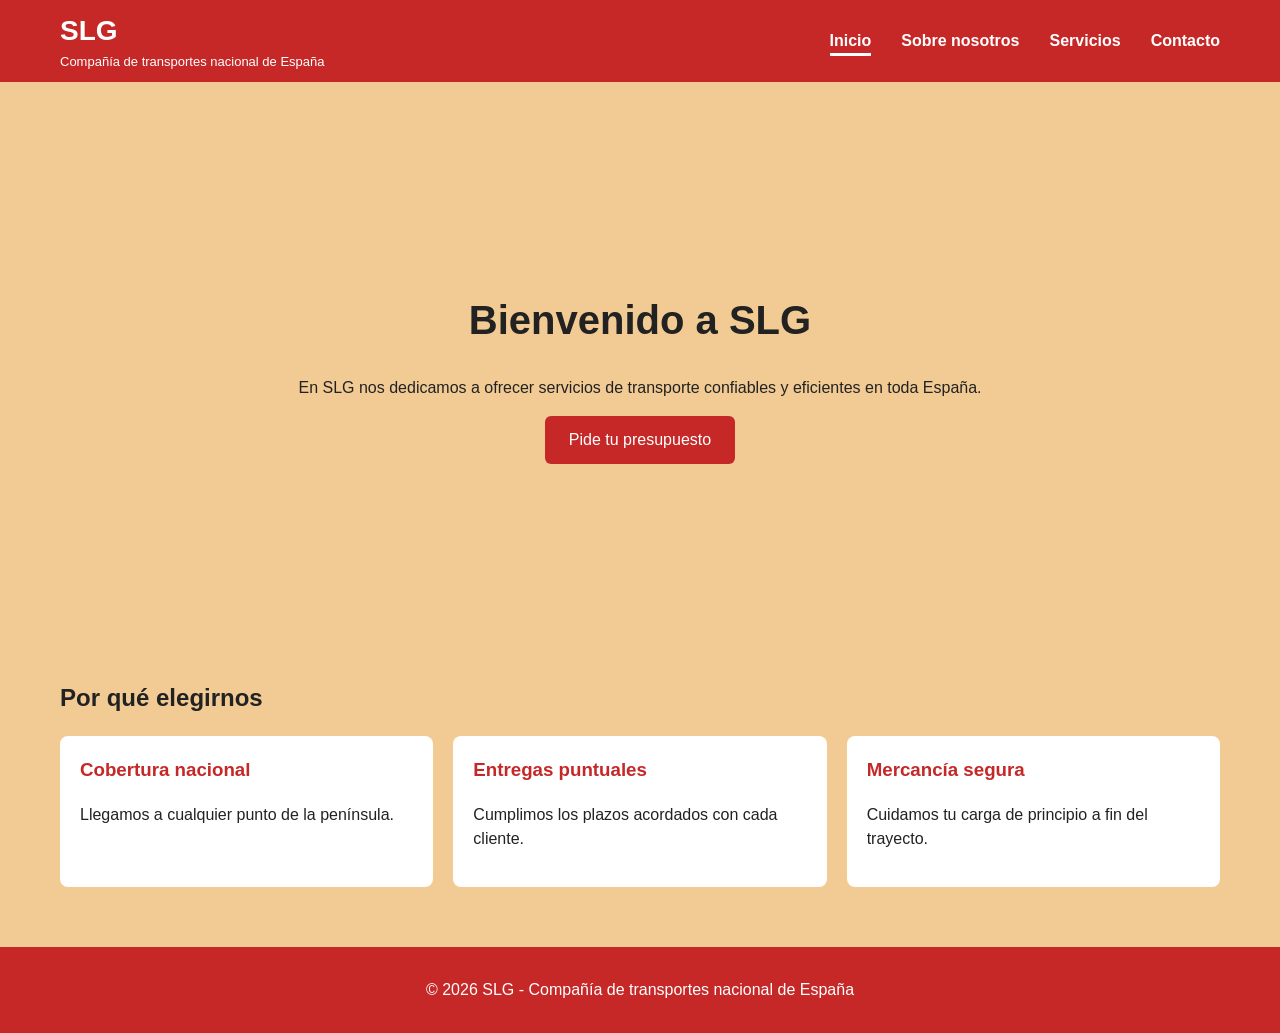
==== index.html @ 1b659a41 "Página" ====
<!DOCTYPE html>
<html lang="es">

<head>
    <meta charset="UTF-8">
    <meta name="viewport" content="width=device-width, initial-scale=1.0">
    <title>SLG - Inicio</title>
    <meta name="description" content="SLG Compañía de transportes nacional de España">
    <meta name="author" content="Mohammed Rayan Salhi Oueld Amar">
    <meta name="keywords" content="transporte, España, SLG, mercancías, logística">
    <link rel="stylesheet" href="style.css">
</head>

<body>
    <header>
        <div id="encabezado">
            <div id="logo">
                <h1>SLG</h1>
                <p>Compañía de transportes nacional de España</p>
            </div>
            <nav>
                <ul class="links">
                    <li><a href="index.html" class="activo">Inicio</a></li>
                    <li><a href="About/index.html">Sobre nosotros</a></li>
                    <li><a href="Service/index.html">Servicios</a></li>
                    <li><a href="Contact/index.html">Contacto</a></li>
                </ul>
            </nav>
        </div>
    </header>
    <main>
        <section id="inicio">
            <h2>Bienvenido a SLG</h2>
            <p>En SLG nos dedicamos a ofrecer servicios de transporte confiables y eficientes en toda España.</p>
            <a class="boton" href="Contact/index.html">Pide tu presupuesto</a>
        </section>
        <section class="bloque">
            <h2>Por qué elegirnos</h2>
            <div class="tarjetas">
                <div class="tarjeta">
                    <h3>Cobertura nacional</h3>
                    <p>Llegamos a cualquier punto de la península.</p>
                </div>
                <div class="tarjeta">
                    <h3>Entregas puntuales</h3>
                    <p>Cumplimos los plazos acordados con cada cliente.</p>
                </div>
                <div class="tarjeta">
                    <h3>Mercancía segura</h3>
                    <p>Cuidamos tu carga de principio a fin del trayecto.</p>
                </div>
            </div>
        </section>
    </main>
    <footer>
        <p>&copy; 2026 SLG - Compañía de transportes nacional de España</p>
    </footer>
</body>

</html>
---- style.css ----
* {
    box-sizing: border-box;
}

body {
    margin: 0;
    padding-top: 90px;
    /* hueco para el header fijo */
    font-family: Arial, sans-serif;
    background-color: #F2CB94;
    color: #222;
    line-height: 1.5;
}

header {
    background-color: #c62828;
    color: white;
    position: fixed;
    top: 0;
    width: 100%;
    z-index: 1000;
}

#encabezado {
    display: flex;
    justify-content: space-between;
    align-items: center;
    margin: 0 auto;
    padding: 10px 20px;
    max-width: 1200px;
}

#logo h1 {
    margin: 0;
    font-size: 28px;
}

#logo p {
    margin: 0;
    font-size: 13px;
}

.links {
    display: flex;
    list-style: none;
    gap: 30px;
    margin: 0;
    padding: 0;
}

.links a {
    color: white;
    text-decoration: none;
    font-weight: bold;
    padding-bottom: 4px;
}

.links a:hover,
.links a.activo {
    border-bottom: 3px solid white;
}

main {
    max-width: 1200px;
    margin: 0 auto;
    padding: 0 20px;
}

#inicio {
    min-height: 60vh;
    display: flex;
    flex-direction: column;
    justify-content: center;
    align-items: center;
    text-align: center;
}

#inicio h2 {
    font-size: 40px;
    margin-bottom: 10px;
}

.bloque {
    padding: 30px 0;
}

.tarjetas {
    display: flex;
    flex-wrap: wrap;
    gap: 20px;
}

.tarjeta {
    flex: 1 1 220px;
    background-color: white;
    padding: 20px;
    border-radius: 8px;
}

.tarjeta h3 {
    margin-top: 0;
    color: #c62828;
}

.boton {
    display: inline-block;
    background-color: #c62828;
    color: white;
    padding: 12px 24px;
    border: none;
    border-radius: 6px;
    text-decoration: none;
    font-size: 16px;
    cursor: pointer;
}

.boton:hover {
    background-color: #8e0000;
}

form {
    display: flex;
    flex-direction: column;
    max-width: 500px;
    gap: 8px;
}

input,
textarea {
    padding: 10px;
    border: 1px solid #999;
    border-radius: 6px;
    font-family: inherit;
}

form .boton {
    align-self: flex-start;
    margin-top: 10px;
}

footer {
    background-color: #c62828;
    color: white;
    text-align: center;
    padding: 15px;
    margin-top: 30px;
}

@media (max-width: 700px) {
    body {
        padding-top: 130px;
    }

    #encabezado {
        flex-direction: column;
        gap: 8px;
    }

    .links {
        gap: 15px;
    }
}
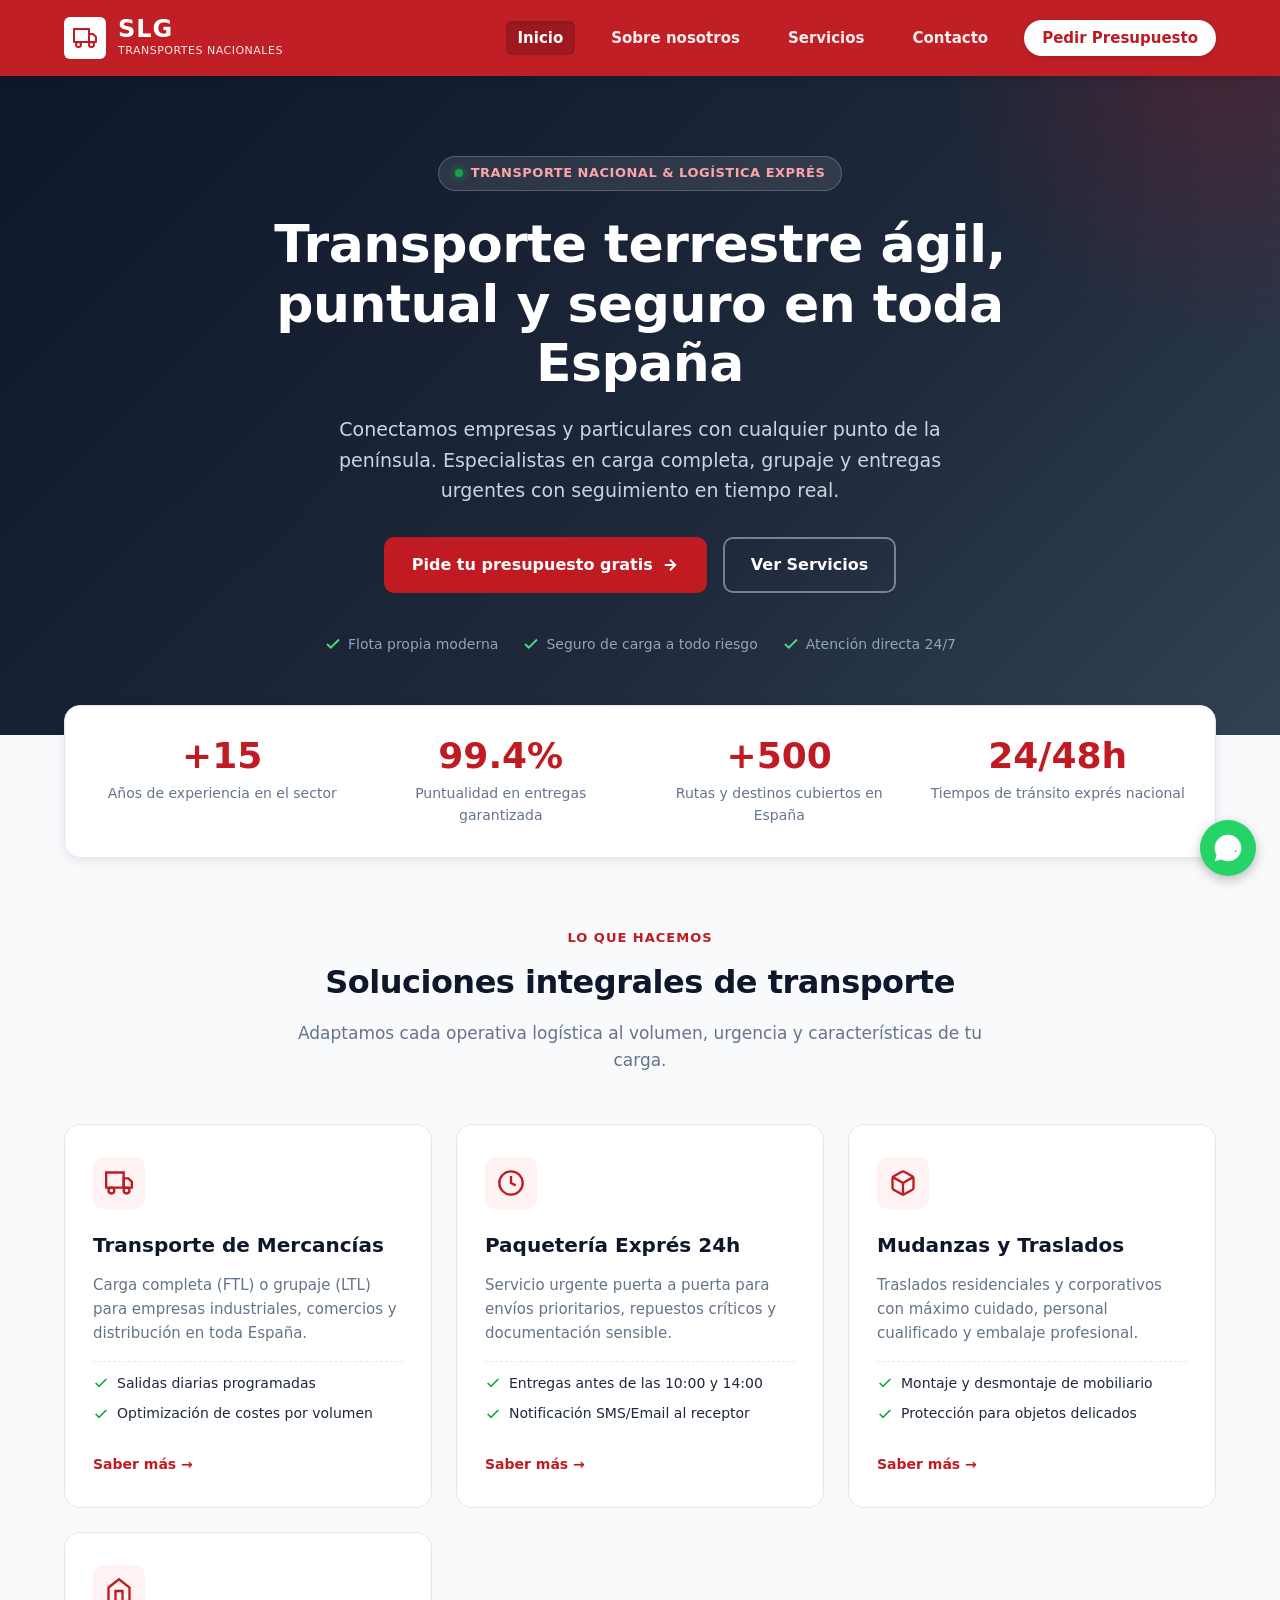
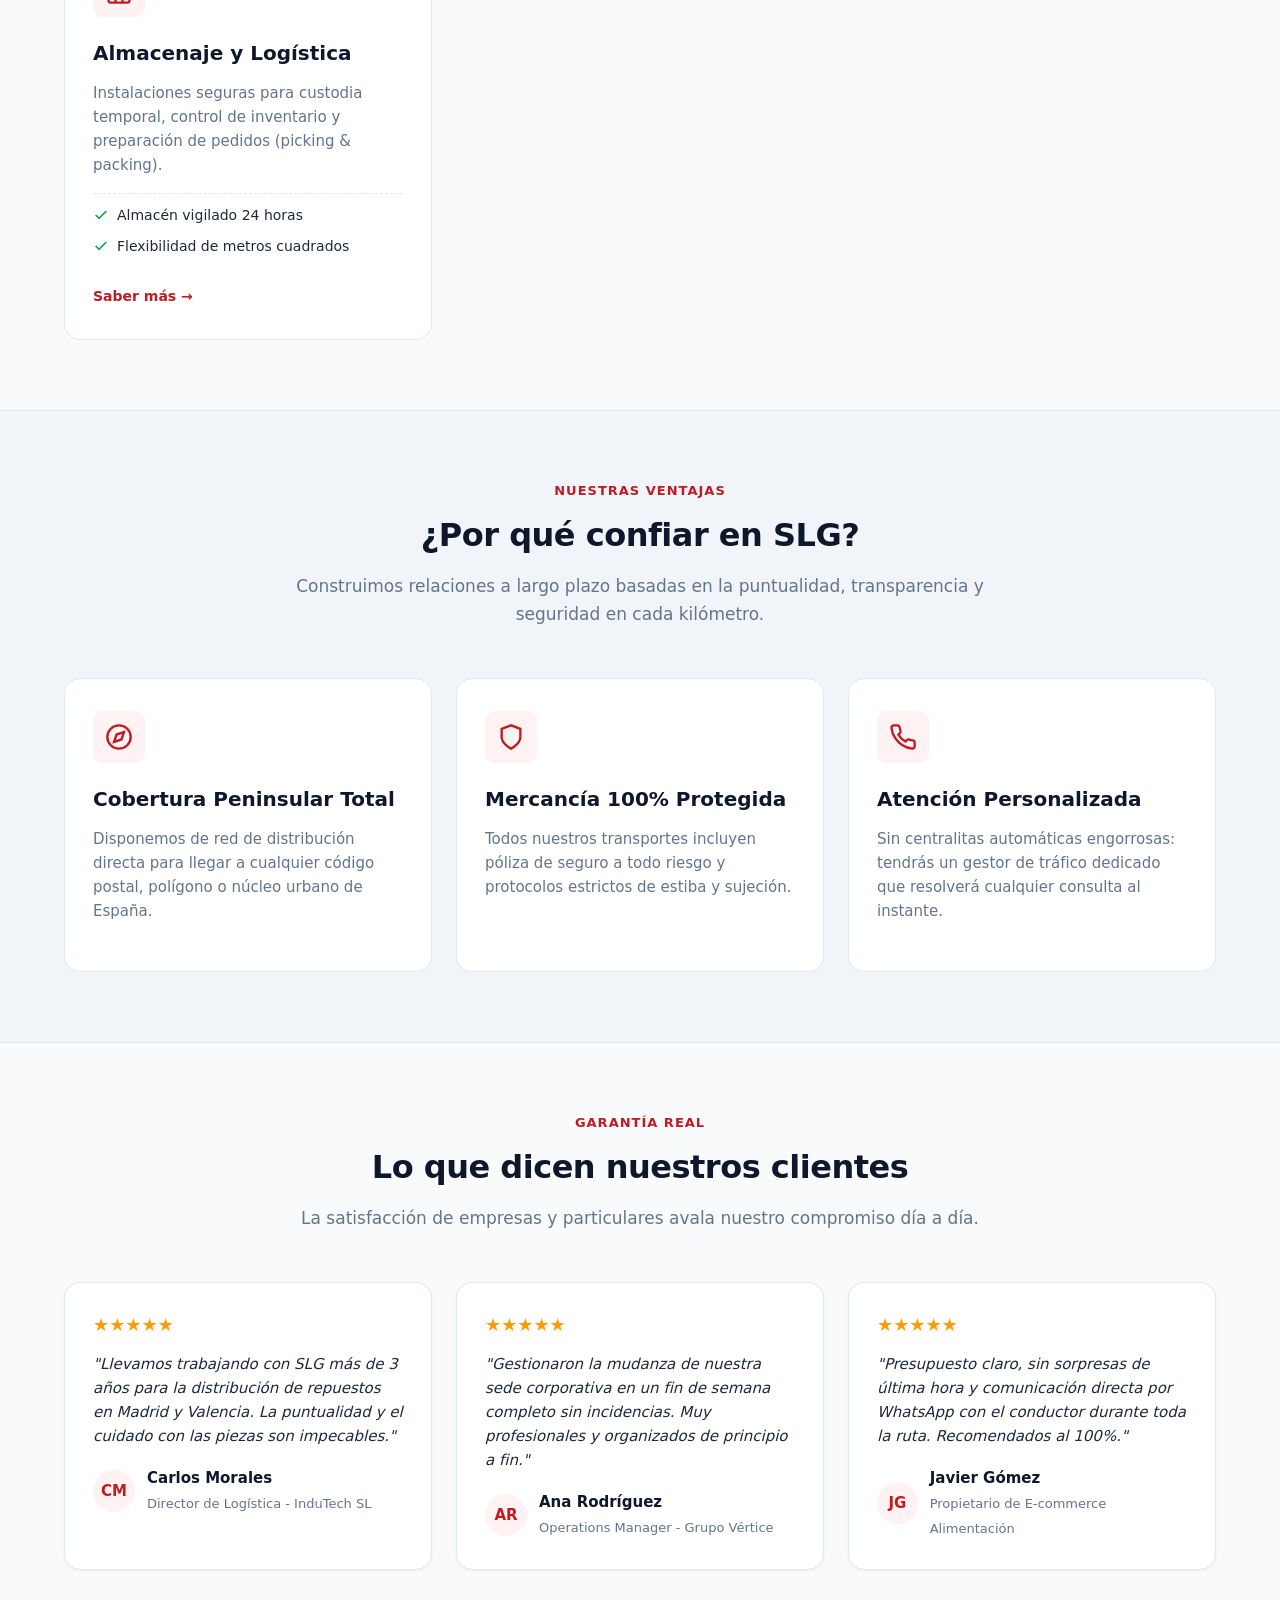
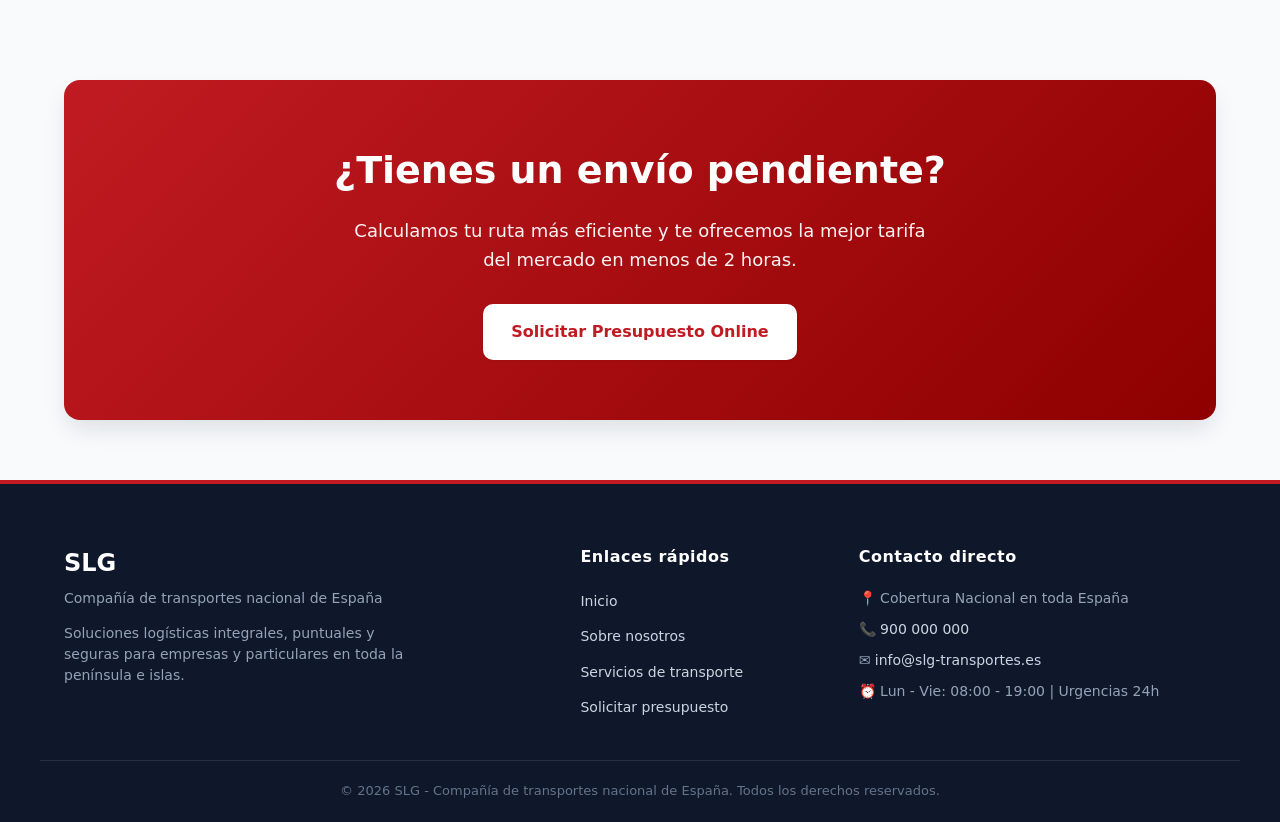
==== commit b1e14d9a: "slpush" ====
--- a/index.html
+++ b/index.html
@@ -4,57 +4,338 @@
 <head>
     <meta charset="UTF-8">
     <meta name="viewport" content="width=device-width, initial-scale=1.0">
-    <title>SLG - Inicio</title>
-    <meta name="description" content="SLG Compañía de transportes nacional de España">
+    <title>SLG Transportes | Envíos Nacionales y Logística en España</title>
+    <meta name="description" content="Compañía de transportes nacional de España. Especialistas en carga completa, grupaje, paquetería urgente 24h y logística integral con máxima puntualidad y seguridad.">
     <meta name="author" content="Mohammed Rayan Salhi Oueld Amar">
-    <meta name="keywords" content="transporte, España, SLG, mercancías, logística">
+    <meta name="keywords" content="transporte, España, SLG, mercancías, logística, transporte de carga, mudanzas, paquetería urgente, envíos nacionales">
+    <meta name="theme-color" content="#c01b22">
+
+    <!-- Open Graph / Redes Sociales -->
+    <meta property="og:type" content="website">
+    <meta property="og:title" content="SLG Transportes | Logística y Envíos en toda España">
+    <meta property="og:description" content="Servicio de transporte terrestre seguro, rápido y garantizado. Solicita tu presupuesto sin compromiso.">
+    <meta property="og:locale" content="es_ES">
+
+    <!-- Favicon -->
+    <link rel="icon" type="image/svg+xml" href="favicon.svg">
     <link rel="stylesheet" href="style.css">
 </head>
 
 <body>
+    <!-- Encabezado / Barra de Navegación -->
     <header>
         <div id="encabezado">
-            <div id="logo">
-                <h1>SLG</h1>
-                <p>Compañía de transportes nacional de España</p>
-            </div>
-            <nav>
+            <a href="index.html" id="logo" aria-label="SLG Transportes - Inicio">
+                <div class="logo-icon">
+                    <svg viewBox="0 0 24 24" fill="none" stroke="currentColor" stroke-width="2" stroke-linecap="round" stroke-linejoin="round">
+                        <rect x="1" y="3" width="15" height="13"></rect>
+                        <polygon points="16 8 20 8 23 11 23 16 16 16 16 8"></polygon>
+                        <circle cx="5.5" cy="18.5" r="2.5"></circle>
+                        <circle cx="18.5" cy="18.5" r="2.5"></circle>
+                    </svg>
+                </div>
+                <div>
+                    <h1>SLG</h1>
+                    <p>Transportes Nacionales</p>
+                </div>
+            </a>
+
+            <button class="nav-toggle" aria-label="Abrir menú de navegación" aria-expanded="false">
+                <span></span>
+                <span></span>
+                <span></span>
+            </button>
+
+            <nav id="navegacion">
                 <ul class="links">
                     <li><a href="index.html" class="activo">Inicio</a></li>
                     <li><a href="About/index.html">Sobre nosotros</a></li>
                     <li><a href="Service/index.html">Servicios</a></li>
                     <li><a href="Contact/index.html">Contacto</a></li>
+                    <li><a href="Contact/index.html" class="nav-cta">Pedir Presupuesto</a></li>
                 </ul>
             </nav>
         </div>
     </header>
+
     <main>
-        <section id="inicio">
-            <h2>Bienvenido a SLG</h2>
-            <p>En SLG nos dedicamos a ofrecer servicios de transporte confiables y eficientes en toda España.</p>
-            <a class="boton" href="Contact/index.html">Pide tu presupuesto</a>
-        </section>
+        <!-- Hero Section -->
+        <section class="hero">
+            <div class="hero-contenido">
+                <div class="badge-pill">
+                    <span class="badge-dot"></span>
+                    Transporte Nacional & Logística Exprés
+                </div>
+                <h2>Transporte terrestre ágil, puntual y seguro en toda España</h2>
+                <p>Conectamos empresas y particulares con cualquier punto de la península. Especialistas en carga completa, grupaje y entregas urgentes con seguimiento en tiempo real.</p>
+                <div class="hero-botones">
+                    <a class="boton" href="Contact/index.html">
+                        <span>Pide tu presupuesto gratis</span>
+                        <svg width="18" height="18" viewBox="0 0 24 24" fill="none" stroke="currentColor" stroke-width="2.5"><path d="M5 12h14M12 5l7 7-7 7"/></svg>
+                    </a>
+                    <a class="boton boton-secundario" href="Service/index.html">Ver Servicios</a>
+                </div>
+                <div class="hero-garantias">
+                    <div class="hero-garantia">
+                        <svg viewBox="0 0 24 24" fill="none" stroke="currentColor" stroke-width="2.5"><polyline points="20 6 9 17 4 12"/></svg>
+                        <span>Flota propia moderna</span>
+                    </div>
+                    <div class="hero-garantia">
+                        <svg viewBox="0 0 24 24" fill="none" stroke="currentColor" stroke-width="2.5"><polyline points="20 6 9 17 4 12"/></svg>
+                        <span>Seguro de carga a todo riesgo</span>
+                    </div>
+                    <div class="hero-garantia">
+                        <svg viewBox="0 0 24 24" fill="none" stroke="currentColor" stroke-width="2.5"><polyline points="20 6 9 17 4 12"/></svg>
+                        <span>Atención directa 24/7</span>
+                    </div>
+                </div>
+            </div>
+        </section>
+
+        <!-- Barra de Métricas / Confianza -->
+        <div class="contenedor">
+            <div class="stats-bar">
+                <div class="stats-grid">
+                    <div class="stat-item">
+                        <h3>+15</h3>
+                        <p>Años de experiencia en el sector</p>
+                    </div>
+                    <div class="stat-item">
+                        <h3>99.4%</h3>
+                        <p>Puntualidad en entregas garantizada</p>
+                    </div>
+                    <div class="stat-item">
+                        <h3>+500</h3>
+                        <p>Rutas y destinos cubiertos en España</p>
+                    </div>
+                    <div class="stat-item">
+                        <h3>24/48h</h3>
+                        <p>Tiempos de tránsito exprés nacional</p>
+                    </div>
+                </div>
+            </div>
+        </div>
+
+        <!-- Servicios Principales -->
         <section class="bloque">
-            <h2>Por qué elegirnos</h2>
-            <div class="tarjetas">
-                <div class="tarjeta">
-                    <h3>Cobertura nacional</h3>
-                    <p>Llegamos a cualquier punto de la península.</p>
-                </div>
-                <div class="tarjeta">
-                    <h3>Entregas puntuales</h3>
-                    <p>Cumplimos los plazos acordados con cada cliente.</p>
-                </div>
-                <div class="tarjeta">
-                    <h3>Mercancía segura</h3>
-                    <p>Cuidamos tu carga de principio a fin del trayecto.</p>
-                </div>
+            <div class="contenedor">
+                <div class="cabecera-seccion">
+                    <span class="subtitulo-seccion">Lo que hacemos</span>
+                    <h2>Soluciones integrales de transporte</h2>
+                    <p>Adaptamos cada operativa logística al volumen, urgencia y características de tu carga.</p>
+                </div>
+                <div class="tarjetas">
+                    <!-- Servicio 1 -->
+                    <div class="tarjeta">
+                        <div class="tarjeta-icono">
+                            <svg viewBox="0 0 24 24" fill="none" stroke="currentColor" stroke-width="2">
+                                <path d="M1 3h15v13H1z"></path>
+                                <path d="M16 8h4l3 3v5h-7V8z"></path>
+                                <circle cx="5.5" cy="18.5" r="2.5"></circle>
+                                <circle cx="18.5" cy="18.5" r="2.5"></circle>
+                            </svg>
+                        </div>
+                        <h3>Transporte de Mercancías</h3>
+                        <p>Carga completa (FTL) o grupaje (LTL) para empresas industriales, comercios y distribución en toda España.</p>
+                        <ul class="tarjeta-lista">
+                            <li><svg viewBox="0 0 24 24" fill="none" stroke="currentColor" stroke-width="2.5"><polyline points="20 6 9 17 4 12"/></svg> Salidas diarias programadas</li>
+                            <li><svg viewBox="0 0 24 24" fill="none" stroke="currentColor" stroke-width="2.5"><polyline points="20 6 9 17 4 12"/></svg> Optimización de costes por volumen</li>
+                        </ul>
+                        <a href="Service/index.html" class="tarjeta-enlace">Saber más &rarr;</a>
+                    </div>
+
+                    <!-- Servicio 2 -->
+                    <div class="tarjeta">
+                        <div class="tarjeta-icono">
+                            <svg viewBox="0 0 24 24" fill="none" stroke="currentColor" stroke-width="2">
+                                <circle cx="12" cy="12" r="10"></circle>
+                                <polyline points="12 6 12 12 16 14"></polyline>
+                            </svg>
+                        </div>
+                        <h3>Paquetería Exprés 24h</h3>
+                        <p>Servicio urgente puerta a puerta para envíos prioritarios, repuestos críticos y documentación sensible.</p>
+                        <ul class="tarjeta-lista">
+                            <li><svg viewBox="0 0 24 24" fill="none" stroke="currentColor" stroke-width="2.5"><polyline points="20 6 9 17 4 12"/></svg> Entregas antes de las 10:00 y 14:00</li>
+                            <li><svg viewBox="0 0 24 24" fill="none" stroke="currentColor" stroke-width="2.5"><polyline points="20 6 9 17 4 12"/></svg> Notificación SMS/Email al receptor</li>
+                        </ul>
+                        <a href="Service/index.html" class="tarjeta-enlace">Saber más &rarr;</a>
+                    </div>
+
+                    <!-- Servicio 3 -->
+                    <div class="tarjeta">
+                        <div class="tarjeta-icono">
+                            <svg viewBox="0 0 24 24" fill="none" stroke="currentColor" stroke-width="2">
+                                <path d="M21 16V8a2 2 0 0 0-1-1.73l-7-4a2 2 0 0 0-2 0l-7 4A2 2 0 0 0 3 8v8a2 2 0 0 0 1 1.73l7 4a2 2 0 0 0 2 0l7-4A2 2 0 0 0 21 16z"></path>
+                                <polyline points="3.27 6.96 12 12.01 20.73 6.96"></polyline>
+                                <line x1="12" y1="22.08" x2="12" y2="12"></line>
+                            </svg>
+                        </div>
+                        <h3>Mudanzas y Traslados</h3>
+                        <p>Traslados residenciales y corporativos con máximo cuidado, personal cualificado y embalaje profesional.</p>
+                        <ul class="tarjeta-lista">
+                            <li><svg viewBox="0 0 24 24" fill="none" stroke="currentColor" stroke-width="2.5"><polyline points="20 6 9 17 4 12"/></svg> Montaje y desmontaje de mobiliario</li>
+                            <li><svg viewBox="0 0 24 24" fill="none" stroke="currentColor" stroke-width="2.5"><polyline points="20 6 9 17 4 12"/></svg> Protección para objetos delicados</li>
+                        </ul>
+                        <a href="Service/index.html" class="tarjeta-enlace">Saber más &rarr;</a>
+                    </div>
+
+                    <!-- Servicio 4 -->
+                    <div class="tarjeta">
+                        <div class="tarjeta-icono">
+                            <svg viewBox="0 0 24 24" fill="none" stroke="currentColor" stroke-width="2">
+                                <path d="M3 9l9-7 9 7v11a2 2 0 0 1-2 2H5a2 2 0 0 1-2-2z"></path>
+                                <polyline points="9 22 9 12 15 12 15 22"></polyline>
+                            </svg>
+                        </div>
+                        <h3>Almacenaje y Logística</h3>
+                        <p>Instalaciones seguras para custodia temporal, control de inventario y preparación de pedidos (picking & packing).</p>
+                        <ul class="tarjeta-lista">
+                            <li><svg viewBox="0 0 24 24" fill="none" stroke="currentColor" stroke-width="2.5"><polyline points="20 6 9 17 4 12"/></svg> Almacén vigilado 24 horas</li>
+                            <li><svg viewBox="0 0 24 24" fill="none" stroke="currentColor" stroke-width="2.5"><polyline points="20 6 9 17 4 12"/></svg> Flexibilidad de metros cuadrados</li>
+                        </ul>
+                        <a href="Service/index.html" class="tarjeta-enlace">Saber más &rarr;</a>
+                    </div>
+                </div>
+            </div>
+        </section>
+
+        <!-- Por qué elegirnos -->
+        <section class="bloque bloque-alt">
+            <div class="contenedor">
+                <div class="cabecera-seccion">
+                    <span class="subtitulo-seccion">Nuestras Ventajas</span>
+                    <h2>¿Por qué confiar en SLG?</h2>
+                    <p>Construimos relaciones a largo plazo basadas en la puntualidad, transparencia y seguridad en cada kilómetro.</p>
+                </div>
+                <div class="tarjetas">
+                    <div class="tarjeta">
+                        <div class="tarjeta-icono">
+                            <svg viewBox="0 0 24 24" fill="none" stroke="currentColor" stroke-width="2">
+                                <circle cx="12" cy="12" r="10"></circle>
+                                <polygon points="16.24 7.76 14.12 14.12 7.76 16.24 9.88 9.88 16.24 7.76"></polygon>
+                            </svg>
+                        </div>
+                        <h3>Cobertura Peninsular Total</h3>
+                        <p>Disponemos de red de distribución directa para llegar a cualquier código postal, polígono o núcleo urbano de España.</p>
+                    </div>
+                    <div class="tarjeta">
+                        <div class="tarjeta-icono">
+                            <svg viewBox="0 0 24 24" fill="none" stroke="currentColor" stroke-width="2">
+                                <path d="M12 22s8-4 8-10V5l-8-3-8 3v7c0 6 8 10 8 10z"></path>
+                            </svg>
+                        </div>
+                        <h3>Mercancía 100% Protegida</h3>
+                        <p>Todos nuestros transportes incluyen póliza de seguro a todo riesgo y protocolos estrictos de estiba y sujeción.</p>
+                    </div>
+                    <div class="tarjeta">
+                        <div class="tarjeta-icono">
+                            <svg viewBox="0 0 24 24" fill="none" stroke="currentColor" stroke-width="2">
+                                <path d="M22 16.92v3a2 2 0 0 1-2.18 2 19.79 19.79 0 0 1-8.63-3.07 19.5 19.5 0 0 1-6-6 19.79 19.79 0 0 1-3.07-8.67A2 2 0 0 1 4.11 2h3a2 2 0 0 1 2 1.72 12.84 12.84 0 0 0 .7 2.81 2 2 0 0 1-.45 2.11L8.09 9.91a16 16 0 0 0 6 6l1.27-1.27a2 2 0 0 1 2.11-.45 12.84 12.84 0 0 0 2.81.7A2 2 0 0 1 22 16.92z"></path>
+                            </svg>
+                        </div>
+                        <h3>Atención Personalizada</h3>
+                        <p>Sin centralitas automáticas engorrosas: tendrás un gestor de tráfico dedicado que resolverá cualquier consulta al instante.</p>
+                    </div>
+                </div>
+            </div>
+        </section>
+
+        <!-- Testimonios de Clientes -->
+        <section class="bloque">
+            <div class="contenedor">
+                <div class="cabecera-seccion">
+                    <span class="subtitulo-seccion">Garantía Real</span>
+                    <h2>Lo que dicen nuestros clientes</h2>
+                    <p>La satisfacción de empresas y particulares avala nuestro compromiso día a día.</p>
+                </div>
+                <div class="tarjetas">
+                    <div class="tarjeta-testimonio">
+                        <div class="estrellas">★★★★★</div>
+                        <p class="testimonio-texto">"Llevamos trabajando con SLG más de 3 años para la distribución de repuestos en Madrid y Valencia. La puntualidad y el cuidado con las piezas son impecables."</p>
+                        <div class="testimonio-autor">
+                            <div class="autor-avatar">CM</div>
+                            <div class="autor-info">
+                                <h4>Carlos Morales</h4>
+                                <span>Director de Logística - InduTech SL</span>
+                            </div>
+                        </div>
+                    </div>
+                    <div class="tarjeta-testimonio">
+                        <div class="estrellas">★★★★★</div>
+                        <p class="testimonio-texto">"Gestionaron la mudanza de nuestra sede corporativa en un fin de semana completo sin incidencias. Muy profesionales y organizados de principio a fin."</p>
+                        <div class="testimonio-autor">
+                            <div class="autor-avatar">AR</div>
+                            <div class="autor-info">
+                                <h4>Ana Rodríguez</h4>
+                                <span>Operations Manager - Grupo Vértice</span>
+                            </div>
+                        </div>
+                    </div>
+                    <div class="tarjeta-testimonio">
+                        <div class="estrellas">★★★★★</div>
+                        <p class="testimonio-texto">"Presupuesto claro, sin sorpresas de última hora y comunicación directa por WhatsApp con el conductor durante toda la ruta. Recomendados al 100%."</p>
+                        <div class="testimonio-autor">
+                            <div class="autor-avatar">JG</div>
+                            <div class="autor-info">
+                                <h4>Javier Gómez</h4>
+                                <span>Propietario de E-commerce Alimentación</span>
+                            </div>
+                        </div>
+                    </div>
+                </div>
+            </div>
+        </section>
+
+        <!-- Banner CTA -->
+        <section class="contenedor">
+            <div class="banner-cta">
+                <h2>¿Tienes un envío pendiente?</h2>
+                <p>Calculamos tu ruta más eficiente y te ofrecemos la mejor tarifa del mercado en menos de 2 horas.</p>
+                <a href="Contact/index.html" class="boton">Solicitar Presupuesto Online</a>
             </div>
         </section>
     </main>
+
+    <!-- Botón flotante de WhatsApp -->
+    <a href="https://wa.me/34900000000?text=Hola%20SLG%20Transportes,%20deseo%20solicitar%20un%20presupuesto" class="whatsapp-flotante" target="_blank" rel="noopener noreferrer" aria-label="Contactar por WhatsApp">
+        <svg viewBox="0 0 24 24">
+            <path d="M12.031 6.172c-3.181 0-5.767 2.586-5.768 5.766-.001 1.298.38 2.27 1.019 3.287l-.582 2.128 2.182-.573c.978.58 1.911.928 3.145.929 3.178 0 5.767-2.587 5.768-5.766.001-3.187-2.575-5.77-5.764-5.771zm3.392 8.244c-.144.405-.837.774-1.17.824-.312.045-.694.074-2.18-.54-1.748-.721-2.884-2.483-2.973-2.602-.089-.12-1.025-1.365-1.025-2.603 0-1.238.647-1.849.878-2.1.23-.25.502-.313.668-.313.167 0 .334.002.48.01.155.008.363-.058.568.435.21.503.715 1.744.777 1.87.063.125.105.272.02.439-.083.167-.125.272-.25.417-.125.146-.263.327-.376.439-.125.126-.255.262-.11.512.146.251.65 1.074 1.394 1.737.957.853 1.765 1.118 2.016 1.243.251.126.398.105.544-.063.146-.167.627-.732.794-.983.167-.251.334-.209.564-.125.23.083 1.464.69 1.715.816.251.125.418.188.48.293.063.104.063.606-.081 1.011zM12 2C6.477 2 2 6.477 2 12c0 1.891.524 3.66 1.434 5.174L2 22l4.981-1.309A9.95 9.95 0 0 0 12 22c5.523 0 10-4.477 10-10S17.523 2 12 2z"/>
+        </svg>
+    </a>
+
+    <!-- Pie de Página -->
     <footer>
-        <p>&copy; 2026 SLG - Compañía de transportes nacional de España</p>
+        <div class="footer-container">
+            <div class="footer-col">
+                <div class="footer-logo">
+                    <h3>SLG</h3>
+                    <p>Compañía de transportes nacional de España</p>
+                </div>
+                <p class="footer-desc">Soluciones logísticas integrales, puntuales y seguras para empresas y particulares en toda la península e islas.</p>
+            </div>
+            <div class="footer-col">
+                <h4>Enlaces rápidos</h4>
+                <ul class="footer-links">
+                    <li><a href="index.html">Inicio</a></li>
+                    <li><a href="About/index.html">Sobre nosotros</a></li>
+                    <li><a href="Service/index.html">Servicios de transporte</a></li>
+                    <li><a href="Contact/index.html">Solicitar presupuesto</a></li>
+                </ul>
+            </div>
+            <div class="footer-col">
+                <h4>Contacto directo</h4>
+                <p>📍 Cobertura Nacional en toda España</p>
+                <p>📞 <a href="tel:900000000">900 000 000</a></p>
+                <p>✉️ <a href="mailto:info@slg-transportes.es">info@slg-transportes.es</a></p>
+                <p>⏰ Lun - Vie: 08:00 - 19:00 | Urgencias 24h</p>
+            </div>
+        </div>
+        <div class="footer-bottom">
+            <p>&copy; 2026 SLG - Compañía de transportes nacional de España. Todos los derechos reservados.</p>
+        </div>
     </footer>
+
+    <script src="main.js"></script>
 </body>
 
 </html>
--- a/style.css
+++ b/style.css
@@ -1,24 +1,72 @@
-* {
+/* ==========================================================================
+   SLG Transportes - Hoja de Estilos Moderna y Profesional
+   Optimizado para Producción y Despliegue en Dominio Web
+   ========================================================================== */
+
+:root {
+    --primary: #c01b22;
+    --primary-hover: #9b141a;
+    --primary-light: #fef2f2;
+    --primary-border: #fecaca;
+    --secondary: #1e293b;
+    --dark: #0f172a;
+    --text-main: #1e293b;
+    --text-muted: #64748b;
+    --bg-page: #f8fafc;
+    --bg-surface: #ffffff;
+    --bg-alt: #f1f5f9;
+    --border: #e2e8f0;
+    --border-hover: #cbd5e1;
+    --success: #16a34a;
+    --success-bg: #dcfce7;
+    --radius-sm: 6px;
+    --radius-md: 10px;
+    --radius-lg: 16px;
+    --shadow-sm: 0 1px 3px rgba(0, 0, 0, 0.05);
+    --shadow-md: 0 4px 12px rgba(15, 23, 42, 0.08);
+    --shadow-lg: 0 12px 24px -4px rgba(15, 23, 42, 0.12);
+    --transition: all 0.25s ease;
+    --header-height: 76px;
+    --max-w: 1200px;
+}
+
+*, *::before, *::after {
     box-sizing: border-box;
+    margin: 0;
+    padding: 0;
+}
+
+html {
+    scroll-behavior: smooth;
 }
 
 body {
-    margin: 0;
-    padding-top: 90px;
-    /* hueco para el header fijo */
-    font-family: Arial, sans-serif;
-    background-color: #F2CB94;
-    color: #222;
-    line-height: 1.5;
-}
-
+    padding-top: var(--header-height);
+    font-family: system-ui, -apple-system, BlinkMacSystemFont, 'Segoe UI', Roboto, Helvetica, Arial, sans-serif;
+    background-color: var(--bg-page);
+    color: var(--text-main);
+    line-height: 1.6;
+    min-height: 100vh;
+    display: flex;
+    flex-direction: column;
+    -webkit-font-smoothing: antialiased;
+}
+
+/* ==========================================================================
+   HEADER Y NAVEGACIÓN
+   ========================================================================== */
 header {
-    background-color: #c62828;
+    background: rgba(192, 27, 34, 0.98);
+    backdrop-filter: blur(12px);
+    -webkit-backdrop-filter: blur(12px);
     color: white;
     position: fixed;
     top: 0;
-    width: 100%;
+    left: 0;
+    right: 0;
     z-index: 1000;
+    box-shadow: 0 2px 10px rgba(0, 0, 0, 0.15);
+    height: var(--header-height);
 }
 
 #encabezado {
@@ -26,137 +74,1022 @@
     justify-content: space-between;
     align-items: center;
     margin: 0 auto;
-    padding: 10px 20px;
-    max-width: 1200px;
+    padding: 0 24px;
+    max-width: var(--max-w);
+    height: 100%;
+}
+
+#logo {
+    display: flex;
+    align-items: center;
+    gap: 12px;
+    text-decoration: none;
+    color: white;
+}
+
+.logo-icon {
+    width: 42px;
+    height: 42px;
+    background: white;
+    color: var(--primary);
+    border-radius: var(--radius-sm);
+    display: flex;
+    align-items: center;
+    justify-content: center;
+    flex-shrink: 0;
+    box-shadow: var(--shadow-sm);
+}
+
+.logo-icon svg {
+    width: 24px;
+    height: 24px;
 }
 
 #logo h1 {
-    margin: 0;
-    font-size: 28px;
+    font-size: 24px;
+    font-weight: 800;
+    letter-spacing: 1px;
+    line-height: 1.1;
 }
 
 #logo p {
-    margin: 0;
-    font-size: 13px;
+    font-size: 11px;
+    opacity: 0.9;
+    letter-spacing: 0.5px;
+    text-transform: uppercase;
 }
 
 .links {
     display: flex;
     list-style: none;
-    gap: 30px;
-    margin: 0;
-    padding: 0;
+    align-items: center;
+    gap: 24px;
 }
 
 .links a {
-    color: white;
+    color: rgba(255, 255, 255, 0.92);
     text-decoration: none;
-    font-weight: bold;
-    padding-bottom: 4px;
-}
-
-.links a:hover,
+    font-size: 15px;
+    font-weight: 600;
+    padding: 8px 12px;
+    border-radius: var(--radius-sm);
+    transition: var(--transition);
+}
+
+.links a:hover {
+    color: #ffffff;
+    background: rgba(255, 255, 255, 0.12);
+}
+
 .links a.activo {
-    border-bottom: 3px solid white;
-}
-
-main {
-    max-width: 1200px;
-    margin: 0 auto;
-    padding: 0 20px;
-}
-
-#inicio {
-    min-height: 60vh;
-    display: flex;
+    color: #ffffff;
+    background: rgba(0, 0, 0, 0.18);
+    box-shadow: inset 0 2px 4px rgba(0,0,0,0.15);
+}
+
+.nav-cta {
+    background: #ffffff !important;
+    color: var(--primary) !important;
+    font-weight: 700 !important;
+    padding: 9px 18px !important;
+    border-radius: 50px !important;
+    box-shadow: 0 2px 6px rgba(0,0,0,0.15);
+}
+
+.nav-cta:hover {
+    background: #f1f5f9 !important;
+    transform: translateY(-1px);
+    box-shadow: 0 4px 10px rgba(0,0,0,0.25);
+}
+
+/* Botón Hamburguesa Móvil */
+.nav-toggle {
+    display: none;
+    background: none;
+    border: none;
+    cursor: pointer;
+    padding: 8px;
+    width: 40px;
+    height: 40px;
     flex-direction: column;
     justify-content: center;
-    align-items: center;
+    gap: 5px;
+}
+
+.nav-toggle span {
+    display: block;
+    width: 24px;
+    height: 2.5px;
+    background: white;
+    border-radius: 2px;
+    transition: var(--transition);
+}
+
+.nav-toggle.abierto span:nth-child(1) {
+    transform: translateY(7.5px) rotate(45deg);
+}
+.nav-toggle.abierto span:nth-child(2) {
+    opacity: 0;
+}
+.nav-toggle.abierto span:nth-child(3) {
+    transform: translateY(-7.5px) rotate(-45deg);
+}
+
+/* ==========================================================================
+   LAYOUT PRINCIPAL
+   ========================================================================== */
+main {
+    flex: 1;
+    width: 100%;
+}
+
+.contenedor {
+    max-width: var(--max-w);
+    margin: 0 auto;
+    padding: 0 24px;
+}
+
+/* ==========================================================================
+   HERO / BANNER PRINCIPAL
+   ========================================================================== */
+.hero {
+    background: linear-gradient(135deg, #0f172a 0%, #1e293b 60%, #334155 100%);
+    color: white;
+    padding: 80px 24px;
+    position: relative;
+    overflow: hidden;
+}
+
+.hero::after {
+    content: "";
+    position: absolute;
+    top: -50%;
+    right: -20%;
+    width: 600px;
+    height: 600px;
+    background: radial-gradient(circle, rgba(192, 27, 34, 0.25) 0%, transparent 70%);
+    pointer-events: none;
+}
+
+.hero-contenido {
+    max-width: 800px;
+    margin: 0 auto;
     text-align: center;
-}
-
-#inicio h2 {
-    font-size: 40px;
-    margin-bottom: 10px;
-}
-
-.bloque {
-    padding: 30px 0;
-}
-
-.tarjetas {
-    display: flex;
+    position: relative;
+    z-index: 2;
+}
+
+.badge-pill {
+    display: inline-flex;
+    align-items: center;
+    gap: 8px;
+    background: rgba(255, 255, 255, 0.1);
+    border: 1px solid rgba(255, 255, 255, 0.2);
+    color: #fca5a5;
+    padding: 6px 16px;
+    border-radius: 50px;
+    font-size: 13px;
+    font-weight: 600;
+    margin-bottom: 24px;
+    text-transform: uppercase;
+    letter-spacing: 0.5px;
+}
+
+.badge-dot {
+    width: 8px;
+    height: 8px;
+    background: var(--success);
+    border-radius: 50%;
+    box-shadow: 0 0 8px var(--success);
+}
+
+.hero h2 {
+    font-size: clamp(32px, 5vw, 52px);
+    font-weight: 800;
+    line-height: 1.15;
+    margin-bottom: 20px;
+    letter-spacing: -0.5px;
+}
+
+.hero p {
+    font-size: clamp(16px, 2vw, 19px);
+    color: #cbd5e1;
+    margin-bottom: 32px;
+    max-width: 680px;
+    margin-left: auto;
+    margin-right: auto;
+}
+
+.hero-botones {
+    display: flex;
+    gap: 16px;
+    justify-content: center;
     flex-wrap: wrap;
-    gap: 20px;
-}
-
-.tarjeta {
-    flex: 1 1 220px;
-    background-color: white;
-    padding: 20px;
-    border-radius: 8px;
-}
-
-.tarjeta h3 {
-    margin-top: 0;
-    color: #c62828;
-}
-
+    margin-bottom: 40px;
+}
+
+.hero-garantias {
+    display: flex;
+    gap: 24px;
+    justify-content: center;
+    flex-wrap: wrap;
+    font-size: 14px;
+    color: #94a3b8;
+}
+
+.hero-garantia {
+    display: flex;
+    align-items: center;
+    gap: 6px;
+}
+
+.hero-garantia svg {
+    width: 18px;
+    height: 18px;
+    color: #4ade80;
+}
+
+/* ==========================================================================
+   BOTONES
+   ========================================================================== */
 .boton {
-    display: inline-block;
-    background-color: #c62828;
-    color: white;
-    padding: 12px 24px;
-    border: none;
-    border-radius: 6px;
+    display: inline-flex;
+    align-items: center;
+    justify-content: center;
+    gap: 8px;
+    background-color: var(--primary);
+    color: white;
+    padding: 13px 26px;
+    border: 2px solid transparent;
+    border-radius: var(--radius-md);
     text-decoration: none;
     font-size: 16px;
+    font-weight: 600;
     cursor: pointer;
+    transition: var(--transition);
+    box-shadow: var(--shadow-sm);
 }
 
 .boton:hover {
-    background-color: #8e0000;
+    background-color: var(--primary-hover);
+    transform: translateY(-2px);
+    box-shadow: var(--shadow-md);
+}
+
+.boton-secundario {
+    background-color: transparent;
+    border-color: rgba(255, 255, 255, 0.4);
+    color: white;
+}
+
+.boton-secundario:hover {
+    background-color: rgba(255, 255, 255, 0.1);
+    border-color: white;
+    color: white;
+}
+
+.boton-outline-dark {
+    background: transparent;
+    border-color: var(--border-hover);
+    color: var(--dark);
+}
+
+.boton-outline-dark:hover {
+    background: var(--bg-alt);
+    border-color: var(--text-main);
+    color: var(--dark);
+}
+
+.boton-bloque {
+    width: 100%;
+}
+
+/* ==========================================================================
+   BARRA DE ESTADÍSTICAS / MÉTRICAS
+   ========================================================================== */
+.stats-bar {
+    background: white;
+    box-shadow: var(--shadow-md);
+    border-radius: var(--radius-lg);
+    margin-top: -30px;
+    position: relative;
+    z-index: 10;
+    padding: 30px;
+    border: 1px solid var(--border);
+}
+
+.stats-grid {
+    display: grid;
+    grid-template-columns: repeat(auto-fit, minmax(200px, 1fr));
+    gap: 24px;
+    text-align: center;
+}
+
+.stat-item h3 {
+    font-size: 36px;
+    font-weight: 800;
+    color: var(--primary);
+    line-height: 1.1;
+    margin-bottom: 6px;
+}
+
+.stat-item p {
+    font-size: 14px;
+    color: var(--text-muted);
+    font-weight: 500;
+}
+
+/* ==========================================================================
+   SECCIONES Y BLOQUES
+   ========================================================================== */
+.bloque {
+    padding: 70px 0;
+}
+
+.bloque-alt {
+    background-color: var(--bg-alt);
+    border-top: 1px solid var(--border);
+    border-bottom: 1px solid var(--border);
+}
+
+.cabecera-seccion {
+    text-align: center;
+    max-width: 700px;
+    margin: 0 auto 50px auto;
+}
+
+.subtitulo-seccion {
+    color: var(--primary);
+    font-weight: 700;
+    font-size: 13px;
+    text-transform: uppercase;
+    letter-spacing: 1px;
+    display: block;
+    margin-bottom: 8px;
+}
+
+.cabecera-seccion h2 {
+    font-size: 32px;
+    font-weight: 800;
+    color: var(--dark);
+    margin-bottom: 12px;
+    letter-spacing: -0.5px;
+}
+
+.cabecera-seccion p {
+    color: var(--text-muted);
+    font-size: 17px;
+}
+
+/* ==========================================================================
+   TARJETAS
+   ========================================================================== */
+.tarjetas {
+    display: grid;
+    grid-template-columns: repeat(auto-fit, minmax(280px, 1fr));
+    gap: 24px;
+}
+
+.tarjeta {
+    background-color: var(--bg-surface);
+    border: 1px solid var(--border);
+    border-radius: var(--radius-lg);
+    padding: 32px 28px;
+    transition: var(--transition);
+    position: relative;
+    display: flex;
+    flex-direction: column;
+}
+
+.tarjeta:hover {
+    transform: translateY(-5px);
+    box-shadow: var(--shadow-lg);
+    border-color: var(--primary-border);
+}
+
+.tarjeta-icono {
+    width: 52px;
+    height: 52px;
+    background-color: var(--primary-light);
+    color: var(--primary);
+    border-radius: var(--radius-md);
+    display: flex;
+    align-items: center;
+    justify-content: center;
+    margin-bottom: 20px;
+    flex-shrink: 0;
+}
+
+.tarjeta-icono svg {
+    width: 28px;
+    height: 28px;
+}
+
+.tarjeta h3 {
+    font-size: 20px;
+    font-weight: 700;
+    color: var(--dark);
+    margin-bottom: 12px;
+}
+
+.tarjeta p {
+    color: var(--text-muted);
+    font-size: 15px;
+    line-height: 1.6;
+    margin-bottom: 16px;
+    flex: 1;
+}
+
+.tarjeta-lista {
+    list-style: none;
+    margin-bottom: 20px;
+    padding-top: 10px;
+    border-top: 1px dashed var(--border);
+}
+
+.tarjeta-lista li {
+    font-size: 14px;
+    color: var(--text-main);
+    display: flex;
+    align-items: center;
+    gap: 8px;
+    margin-bottom: 8px;
+}
+
+.tarjeta-lista li svg {
+    color: var(--success);
+    width: 16px;
+    height: 16px;
+    flex-shrink: 0;
+}
+
+.tarjeta-enlace {
+    color: var(--primary);
+    text-decoration: none;
+    font-weight: 600;
+    font-size: 14px;
+    display: inline-flex;
+    align-items: center;
+    gap: 6px;
+    transition: var(--transition);
+}
+
+.tarjeta-enlace:hover {
+    color: var(--primary-hover);
+    gap: 10px;
+}
+
+/* ==========================================================================
+   TESTIMONIOS
+   ========================================================================== */
+.tarjeta-testimonio {
+    background: white;
+    padding: 28px;
+    border-radius: var(--radius-lg);
+    border: 1px solid var(--border);
+    box-shadow: var(--shadow-sm);
+}
+
+.estrellas {
+    color: #f59e0b;
+    font-size: 18px;
+    margin-bottom: 12px;
+}
+
+.testimonio-texto {
+    font-style: italic;
+    color: var(--text-main);
+    margin-bottom: 18px;
+    font-size: 15px;
+}
+
+.testimonio-autor {
+    display: flex;
+    align-items: center;
+    gap: 12px;
+}
+
+.autor-avatar {
+    width: 42px;
+    height: 42px;
+    background: var(--primary-light);
+    color: var(--primary);
+    border-radius: 50%;
+    display: flex;
+    align-items: center;
+    justify-content: center;
+    font-weight: 700;
+    font-size: 15px;
+}
+
+.autor-info h4 {
+    font-size: 15px;
+    color: var(--dark);
+    margin: 0;
+}
+
+.autor-info span {
+    font-size: 13px;
+    color: var(--text-muted);
+}
+
+/* ==========================================================================
+   BANNER LLAMADA A LA ACCIÓN (CTA)
+   ========================================================================== */
+.banner-cta {
+    background: linear-gradient(135deg, var(--primary) 0%, #8e0000 100%);
+    color: white;
+    border-radius: var(--radius-lg);
+    padding: 60px 40px;
+    text-align: center;
+    margin: 40px auto 60px auto;
+    max-width: var(--max-w);
+    box-shadow: var(--shadow-lg);
+}
+
+.banner-cta h2 {
+    font-size: clamp(26px, 4vw, 38px);
+    font-weight: 800;
+    margin-bottom: 16px;
+}
+
+.banner-cta p {
+    font-size: 18px;
+    max-width: 600px;
+    margin: 0 auto 30px auto;
+    opacity: 0.95;
+}
+
+.banner-cta .boton {
+    background: white;
+    color: var(--primary);
+}
+
+.banner-cta .boton:hover {
+    background: #f8fafc;
+    color: var(--primary-hover);
+}
+
+/* ==========================================================================
+   PÁGINAS INTERNAS: CABECERAS
+   ========================================================================== */
+.pagina-hero {
+    background: linear-gradient(135deg, var(--dark) 0%, #1e293b 100%);
+    color: white;
+    padding: 60px 24px 50px 24px;
+    text-align: center;
+}
+
+.pagina-hero h1 {
+    font-size: clamp(30px, 4vw, 42px);
+    font-weight: 800;
+    margin-bottom: 12px;
+}
+
+.pagina-hero p {
+    color: #cbd5e1;
+    font-size: 18px;
+    max-width: 650px;
+    margin: 0 auto;
+}
+
+/* ==========================================================================
+   ACORDEÓN FAQ (PREGUNTAS FRECUENTES)
+   ========================================================================== */
+.faq-grid {
+    max-width: 800px;
+    margin: 0 auto;
+    display: flex;
+    flex-direction: column;
+    gap: 16px;
+}
+
+.faq-item {
+    background: white;
+    border: 1px solid var(--border);
+    border-radius: var(--radius-md);
+    overflow: hidden;
+    transition: var(--transition);
+}
+
+.faq-item.activo {
+    border-color: var(--primary-border);
+    box-shadow: var(--shadow-sm);
+}
+
+.faq-pregunta {
+    width: 100%;
+    padding: 20px 24px;
+    background: none;
+    border: none;
+    text-align: left;
+    font-size: 16px;
+    font-weight: 700;
+    color: var(--dark);
+    cursor: pointer;
+    display: flex;
+    justify-content: space-between;
+    align-items: center;
+    gap: 12px;
+}
+
+.faq-icono {
+    font-size: 20px;
+    color: var(--primary);
+    transition: transform 0.3s ease;
+}
+
+.faq-item.activo .faq-icono {
+    transform: rotate(45deg);
+}
+
+.faq-respuesta {
+    display: none;
+    padding: 0 24px 20px 24px;
+    color: var(--text-muted);
+    font-size: 15px;
+    line-height: 1.6;
+}
+
+.faq-item.activo .faq-respuesta {
+    display: block;
+}
+
+/* ==========================================================================
+   FORMULARIO Y CONTACTO
+   ========================================================================== */
+.contacto-grid {
+    display: grid;
+    grid-template-columns: 1fr 1.3fr;
+    gap: 40px;
+    align-items: start;
+}
+
+.contacto-info {
+    display: flex;
+    flex-direction: column;
+    gap: 20px;
+}
+
+.contacto-tarjeta {
+    background: white;
+    border: 1px solid var(--border);
+    border-radius: var(--radius-lg);
+    padding: 24px;
+    display: flex;
+    gap: 16px;
+    align-items: flex-start;
+    box-shadow: var(--shadow-sm);
+}
+
+.contacto-icono {
+    width: 46px;
+    height: 46px;
+    background: var(--primary-light);
+    color: var(--primary);
+    border-radius: var(--radius-md);
+    display: flex;
+    align-items: center;
+    justify-content: center;
+    flex-shrink: 0;
+}
+
+.contacto-icono svg {
+    width: 24px;
+    height: 24px;
+}
+
+.contacto-tarjeta h4 {
+    font-size: 16px;
+    font-weight: 700;
+    color: var(--dark);
+    margin-bottom: 4px;
+}
+
+.contacto-tarjeta p, .contacto-tarjeta a {
+    color: var(--text-muted);
+    font-size: 15px;
+    text-decoration: none;
+}
+
+.contacto-tarjeta a:hover {
+    color: var(--primary);
+}
+
+/* Formulario */
+.formulario-caja {
+    background: white;
+    border: 1px solid var(--border);
+    border-radius: var(--radius-lg);
+    padding: 36px;
+    box-shadow: var(--shadow-md);
+}
+
+.formulario-caja h3 {
+    font-size: 22px;
+    font-weight: 800;
+    color: var(--dark);
+    margin-bottom: 8px;
+}
+
+.formulario-caja > p {
+    color: var(--text-muted);
+    font-size: 14px;
+    margin-bottom: 24px;
 }
 
 form {
     display: flex;
     flex-direction: column;
-    max-width: 500px;
-    gap: 8px;
-}
-
-input,
+    gap: 18px;
+}
+
+.form-fila {
+    display: grid;
+    grid-template-columns: 1fr 1fr;
+    gap: 16px;
+}
+
+.form-grupo {
+    display: flex;
+    flex-direction: column;
+    gap: 6px;
+}
+
+label {
+    font-size: 14px;
+    font-weight: 600;
+    color: var(--text-main);
+}
+
+input, select, textarea {
+    width: 100%;
+    padding: 12px 14px;
+    border: 1px solid var(--border);
+    border-radius: var(--radius-sm);
+    font-family: inherit;
+    font-size: 15px;
+    color: var(--text-main);
+    background-color: var(--bg-surface);
+    transition: var(--transition);
+}
+
+input:focus, select:focus, textarea:focus {
+    outline: none;
+    border-color: var(--primary);
+    box-shadow: 0 0 0 3px rgba(192, 27, 34, 0.15);
+}
+
 textarea {
-    padding: 10px;
-    border: 1px solid #999;
-    border-radius: 6px;
-    font-family: inherit;
-}
-
-form .boton {
-    align-self: flex-start;
-    margin-top: 10px;
-}
-
+    resize: vertical;
+    min-height: 110px;
+}
+
+.feedback-mensaje {
+    display: none;
+    padding: 16px;
+    border-radius: var(--radius-md);
+    margin-bottom: 20px;
+    font-size: 14px;
+}
+
+.feedback-exito {
+    background-color: var(--success-bg);
+    color: #14532d;
+    border: 1px solid #86efac;
+}
+
+/* ==========================================================================
+   ERROR 404
+   ========================================================================== */
+.error-section {
+    text-align: center;
+    padding: 100px 24px;
+    max-width: 600px;
+    margin: 0 auto;
+}
+
+.error-badge {
+    display: inline-block;
+    font-size: 48px;
+    font-weight: 900;
+    color: var(--primary);
+    background: var(--primary-light);
+    padding: 8px 24px;
+    border-radius: 12px;
+    margin-bottom: 20px;
+}
+
+.error-section h2 {
+    font-size: 32px;
+    margin-bottom: 16px;
+    color: var(--dark);
+}
+
+.error-section p {
+    color: var(--text-muted);
+    margin-bottom: 30px;
+    font-size: 16px;
+}
+
+.error-actions {
+    display: flex;
+    gap: 16px;
+    justify-content: center;
+    flex-wrap: wrap;
+}
+
+.error-actions .boton-secundario {
+    color: var(--dark);
+    border-color: var(--border-hover);
+}
+
+/* ==========================================================================
+   BOTÓN FLOTANTE DE WHATSAPP
+   ========================================================================== */
+.whatsapp-flotante {
+    position: fixed;
+    bottom: 24px;
+    right: 24px;
+    background-color: #25d366;
+    color: white;
+    width: 56px;
+    height: 56px;
+    border-radius: 50%;
+    display: flex;
+    align-items: center;
+    justify-content: center;
+    box-shadow: 0 4px 12px rgba(0, 0, 0, 0.25);
+    z-index: 999;
+    transition: var(--transition);
+    text-decoration: none;
+}
+
+.whatsapp-flotante:hover {
+    transform: scale(1.08);
+    box-shadow: 0 6px 16px rgba(0, 0, 0, 0.35);
+}
+
+.whatsapp-flotante svg {
+    width: 32px;
+    height: 32px;
+    fill: currentColor;
+}
+
+/* ==========================================================================
+   FOOTER
+   ========================================================================== */
 footer {
-    background-color: #c62828;
-    color: white;
+    background-color: var(--dark);
+    color: #94a3b8;
+    margin-top: auto;
+    border-top: 4px solid var(--primary);
+}
+
+.footer-container {
+    max-width: var(--max-w);
+    margin: 0 auto;
+    padding: 60px 24px 40px 24px;
+    display: grid;
+    grid-template-columns: 2fr 1fr 1.5fr;
+    gap: 40px;
+}
+
+.footer-col h3 {
+    color: white;
+    font-size: 24px;
+    font-weight: 800;
+    margin-bottom: 6px;
+}
+
+.footer-col h4 {
+    color: white;
+    font-size: 16px;
+    font-weight: 700;
+    margin-bottom: 18px;
+    letter-spacing: 0.5px;
+}
+
+.footer-desc {
+    font-size: 14px;
+    line-height: 1.6;
+    margin-top: 14px;
+    max-width: 360px;
+}
+
+.footer-links {
+    list-style: none;
+    display: flex;
+    flex-direction: column;
+    gap: 10px;
+}
+
+.footer-links a {
+    color: #cbd5e1;
+    text-decoration: none;
+    font-size: 14px;
+    transition: var(--transition);
+}
+
+.footer-links a:hover {
+    color: white;
+    padding-left: 4px;
+}
+
+.footer-col p {
+    font-size: 14px;
+    margin-bottom: 10px;
+    line-height: 1.5;
+}
+
+.footer-col a {
+    color: #cbd5e1;
+    text-decoration: none;
+}
+
+.footer-col a:hover {
+    color: white;
+}
+
+.footer-bottom {
+    border-top: 1px solid rgba(255, 255, 255, 0.1);
+    padding: 20px 24px;
     text-align: center;
-    padding: 15px;
-    margin-top: 30px;
-}
-
-@media (max-width: 700px) {
-    body {
-        padding-top: 130px;
-    }
-
-    #encabezado {
+    font-size: 13px;
+    color: #64748b;
+    max-width: var(--max-w);
+    margin: 0 auto;
+}
+
+/* ==========================================================================
+   RESPONSIVE DESIGN (TABLETS Y MÓVILES)
+   ========================================================================== */
+@media (max-width: 992px) {
+    .contacto-grid {
+        grid-template-columns: 1fr;
+    }
+    .footer-container {
+        grid-template-columns: 1fr 1fr;
+    }
+}
+
+@media (max-width: 768px) {
+    :root {
+        --header-height: 68px;
+    }
+
+    .nav-toggle {
+        display: flex;
+    }
+
+    #navegacion {
+        position: fixed;
+        top: var(--header-height);
+        left: 0;
+        right: 0;
+        background: var(--dark);
+        padding: 20px 24px;
+        display: none;
+        box-shadow: 0 10px 20px rgba(0,0,0,0.3);
+        border-bottom: 2px solid var(--primary);
+    }
+
+    #navegacion.abierto {
+        display: block;
+    }
+
+    .links {
         flex-direction: column;
-        gap: 8px;
-    }
-
-    .links {
-        gap: 15px;
+        align-items: stretch;
+        gap: 12px;
+    }
+
+    .links a {
+        display: block;
+        padding: 12px 16px;
+        font-size: 16px;
+        border-radius: var(--radius-sm);
+    }
+
+    .nav-cta {
+        text-align: center;
+        margin-top: 8px;
+    }
+
+    .form-fila {
+        grid-template-columns: 1fr;
+    }
+
+    .footer-container {
+        grid-template-columns: 1fr;
+        gap: 30px;
+    }
+
+    .banner-cta {
+        padding: 40px 20px;
+    }
+    
+    .stats-bar {
+        padding: 20px 15px;
     }
 }
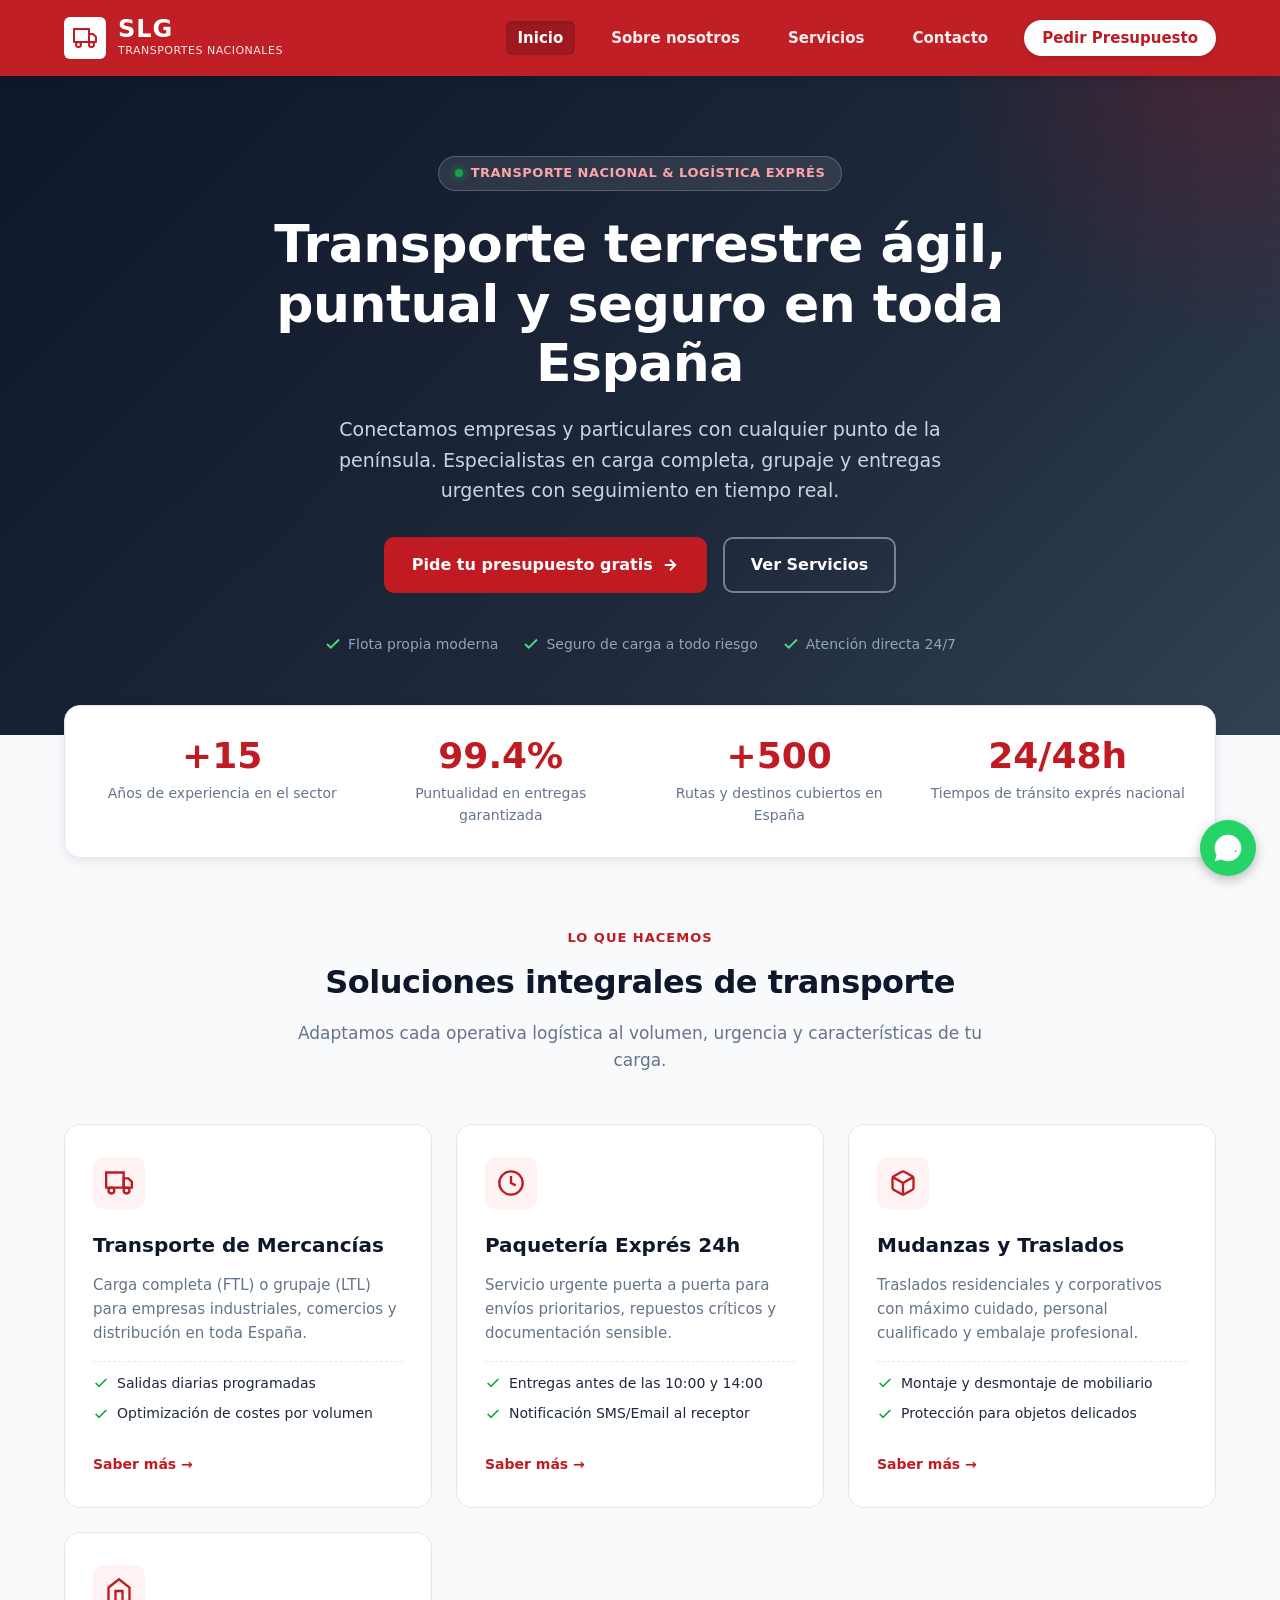
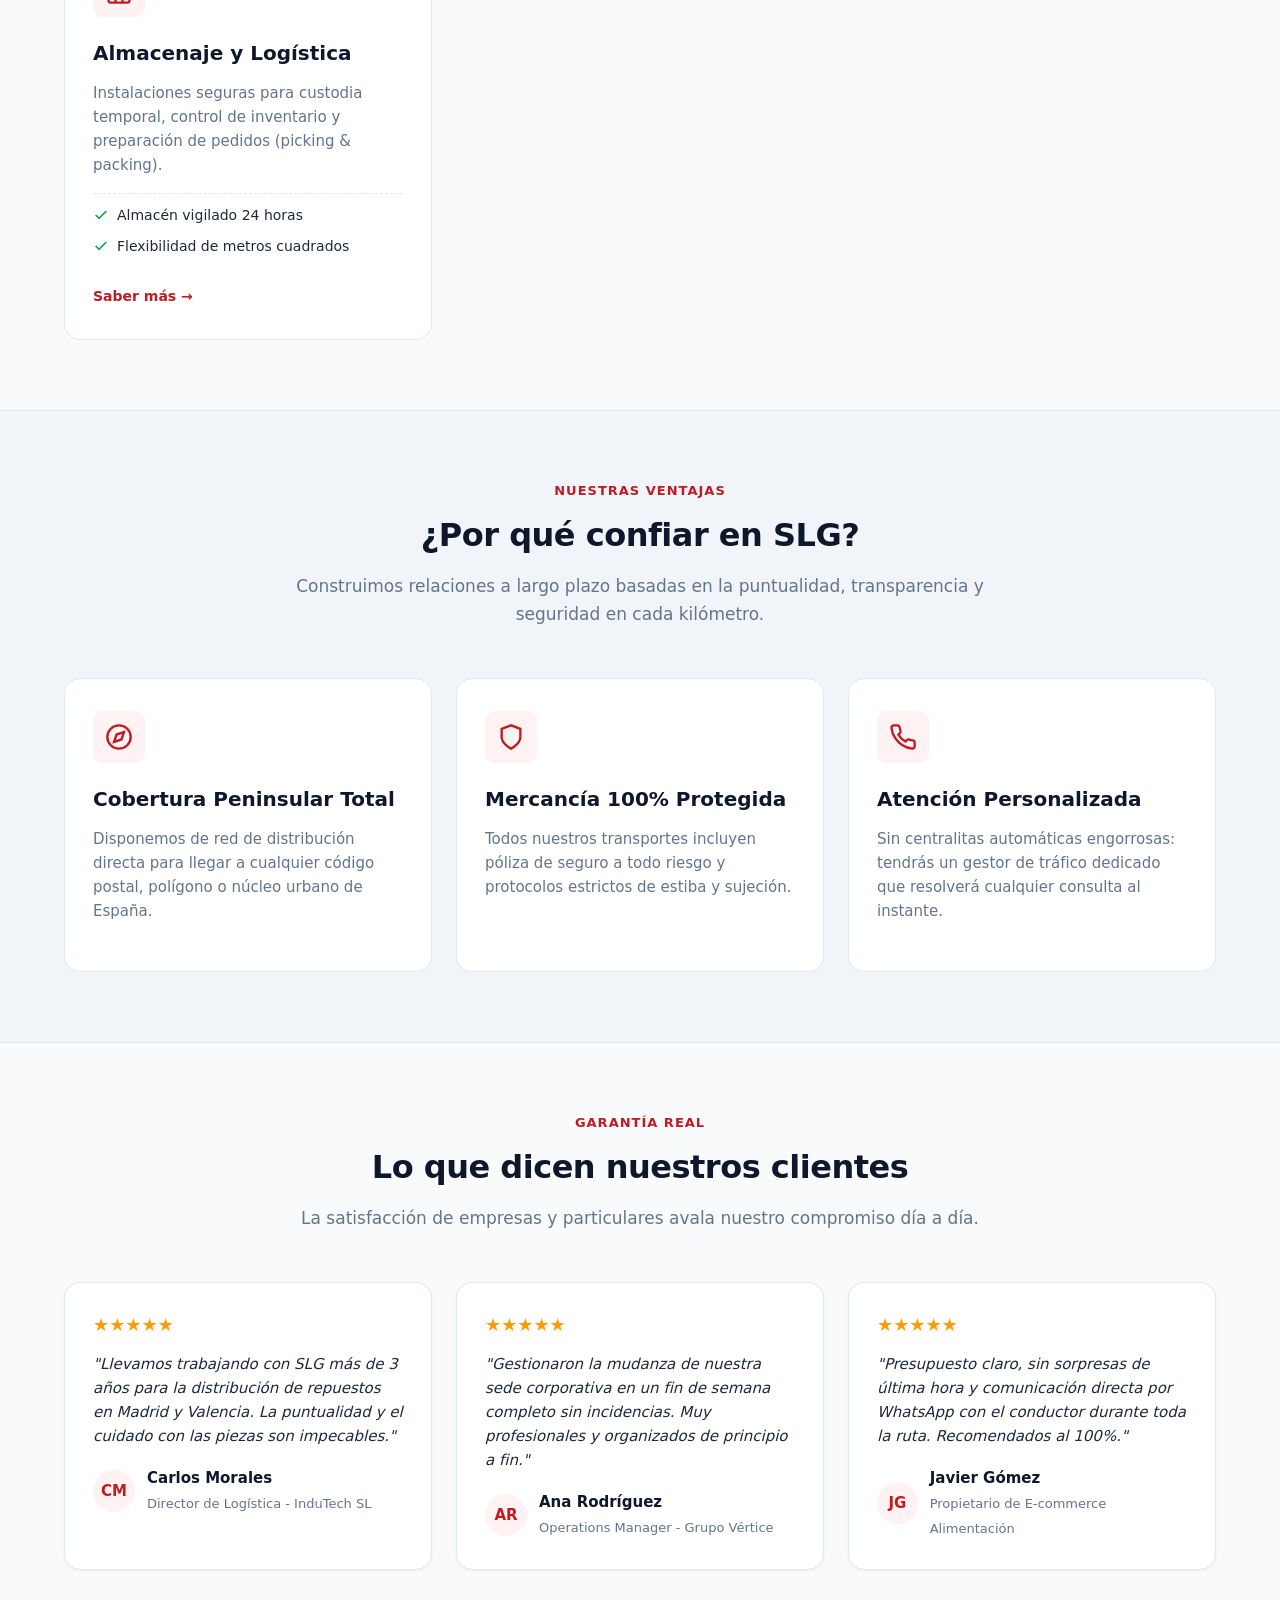
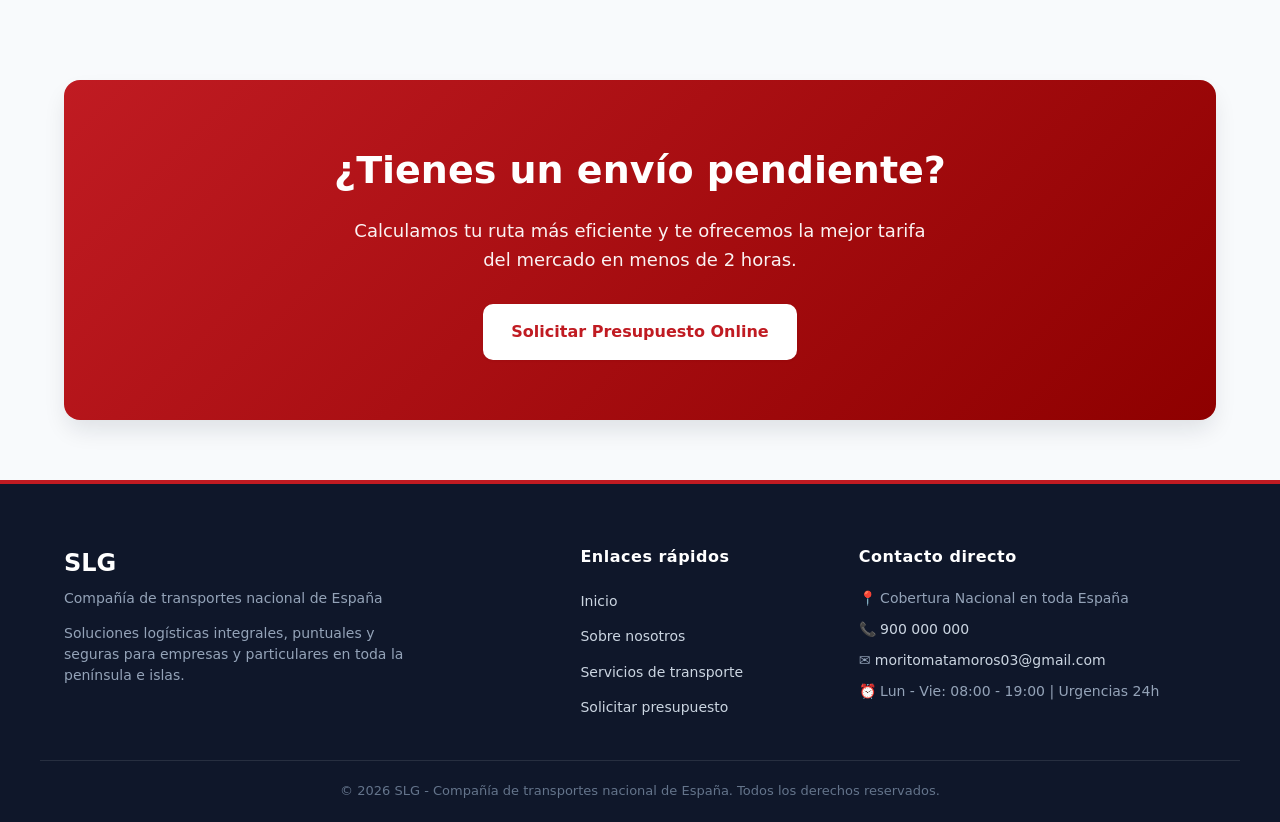
==== commit ce1a3812: "aaaa" ====
--- a/index.html
+++ b/index.html
@@ -326,7 +326,7 @@
                 <h4>Contacto directo</h4>
                 <p>📍 Cobertura Nacional en toda España</p>
                 <p>📞 <a href="tel:900000000">900 000 000</a></p>
-                <p>✉️ <a href="mailto:info@slg-transportes.es">info@slg-transportes.es</a></p>
+                <p>✉️ <a href="mailto:moritomatamoros03@gmail.com">moritomatamoros03@gmail.com</a></p>
                 <p>⏰ Lun - Vie: 08:00 - 19:00 | Urgencias 24h</p>
             </div>
         </div>
--- a/style.css
+++ b/style.css
@@ -859,6 +859,12 @@
     border: 1px solid #86efac;
 }
 
+.feedback-error {
+    background-color: #fef2f2;
+    color: #991b1b;
+    border: 1px solid #fecaca;
+}
+
 /* ==========================================================================
    ERROR 404
    ========================================================================== */
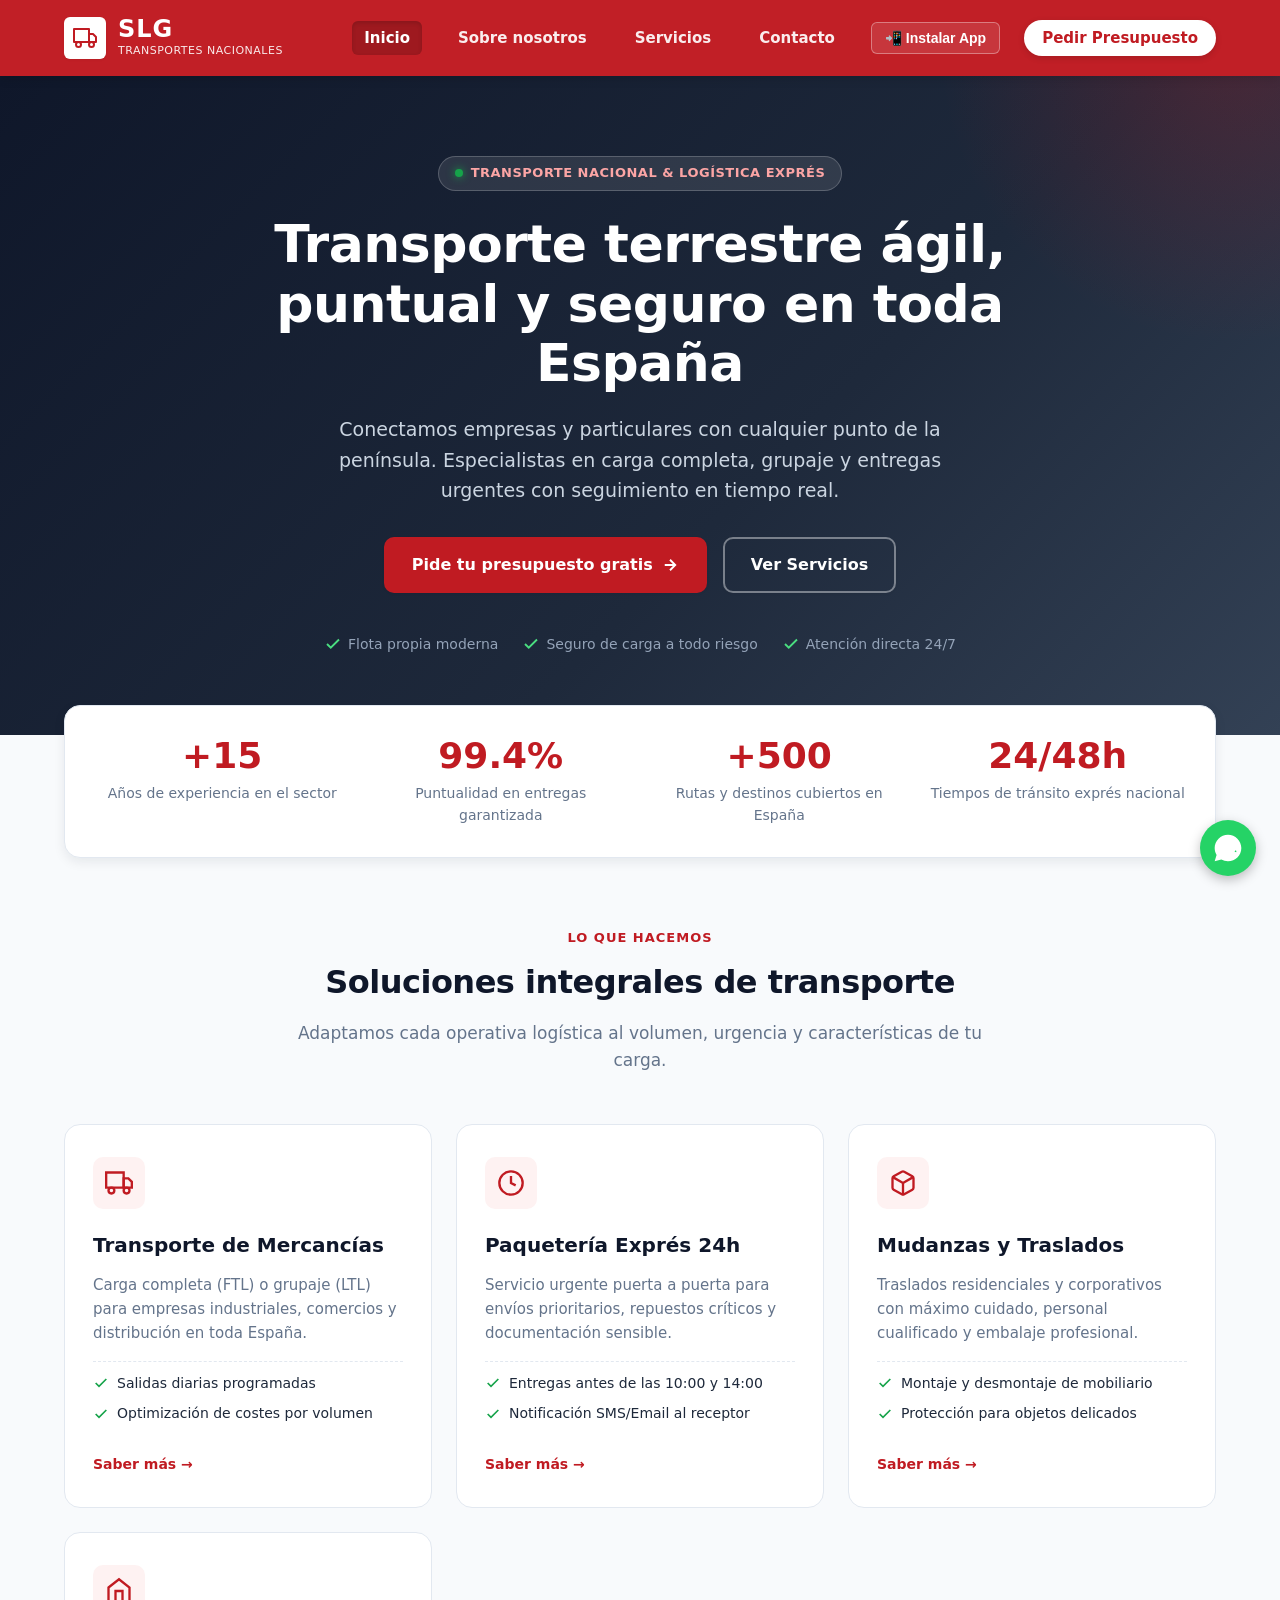
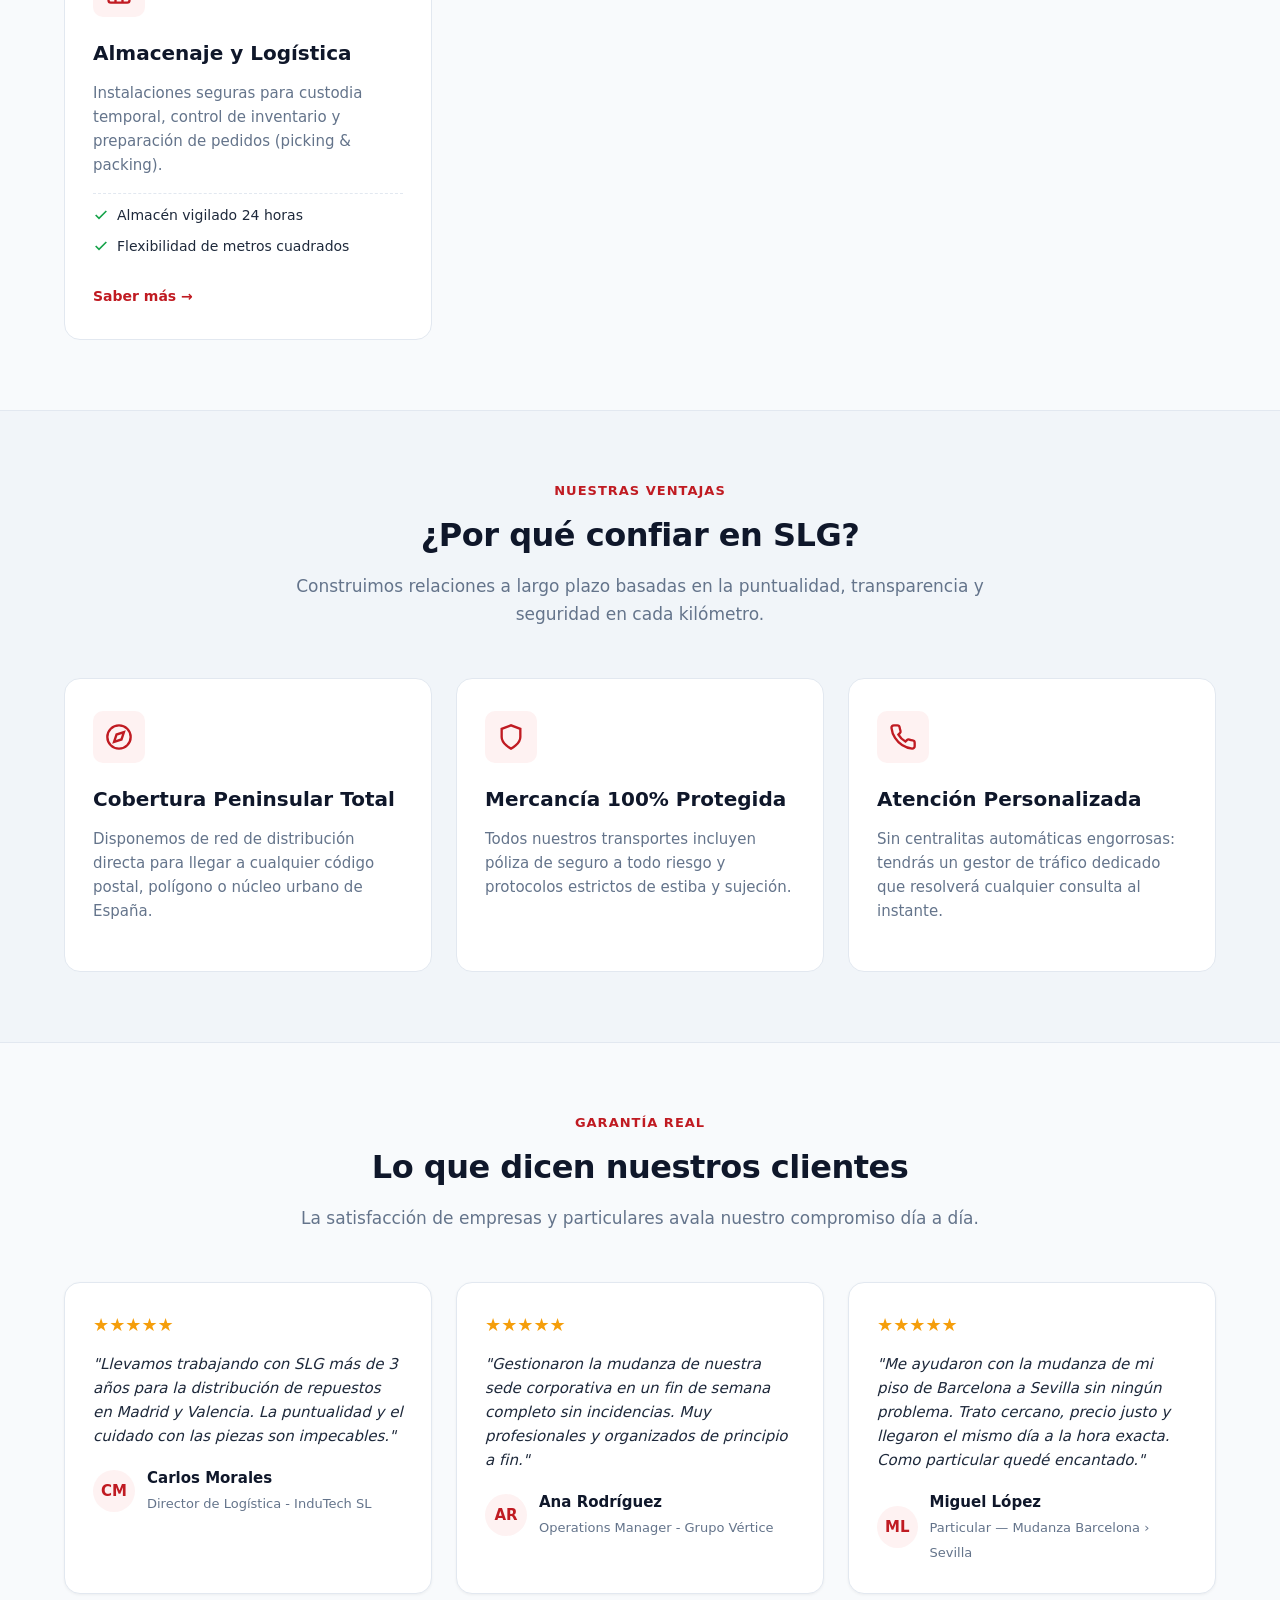
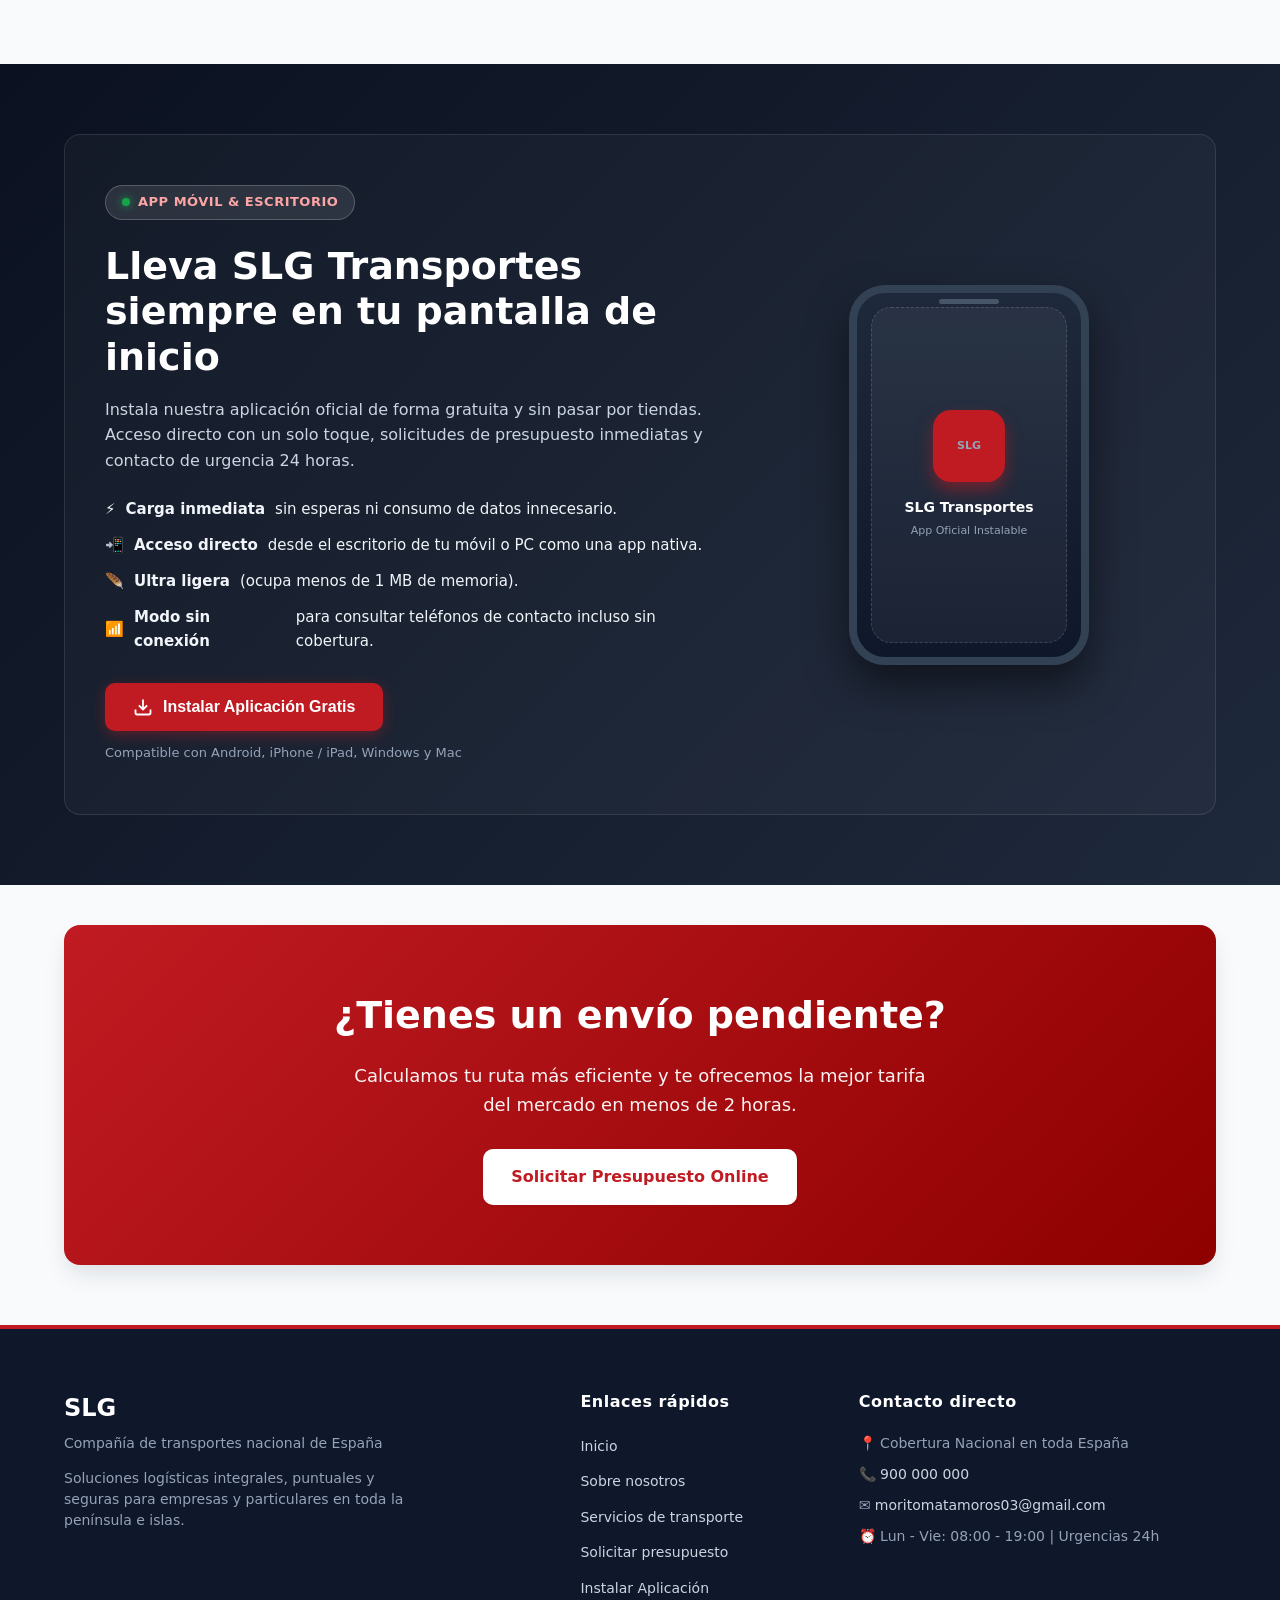
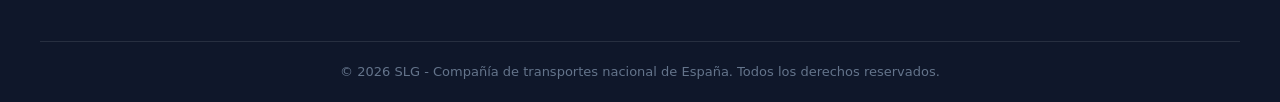
==== commit 012164cf: "feat: add Tipo de Cliente (Particular/Empresa) to contact form + particular testimonial" ====
--- a/index.html
+++ b/index.html
@@ -16,8 +16,13 @@
     <meta property="og:description" content="Servicio de transporte terrestre seguro, rápido y garantizado. Solicita tu presupuesto sin compromiso.">
     <meta property="og:locale" content="es_ES">
 
-    <!-- Favicon -->
+    <!-- Favicon & PWA Web App Manifest -->
     <link rel="icon" type="image/svg+xml" href="favicon.svg">
+    <link rel="manifest" href="manifest.json">
+    <meta name="apple-mobile-web-app-capable" content="yes">
+    <meta name="apple-mobile-web-app-status-bar-style" content="black-translucent">
+    <meta name="apple-mobile-web-app-title" content="SLG Transportes">
+    <link rel="apple-touch-icon" href="icons/icon-192.png">
     <link rel="stylesheet" href="style.css">
 </head>
 
@@ -52,6 +57,7 @@
                     <li><a href="About/index.html">Sobre nosotros</a></li>
                     <li><a href="Service/index.html">Servicios</a></li>
                     <li><a href="Contact/index.html">Contacto</a></li>
+                    <li><button type="button" class="btn-nav-app btn-instalar-trigger">📲 Instalar App</button></li>
                     <li><a href="Contact/index.html" class="nav-cta">Pedir Presupuesto</a></li>
                 </ul>
             </nav>
@@ -273,12 +279,52 @@
                     </div>
                     <div class="tarjeta-testimonio">
                         <div class="estrellas">★★★★★</div>
-                        <p class="testimonio-texto">"Presupuesto claro, sin sorpresas de última hora y comunicación directa por WhatsApp con el conductor durante toda la ruta. Recomendados al 100%."</p>
+                        <p class="testimonio-texto">"Me ayudaron con la mudanza de mi piso de Barcelona a Sevilla sin ningún problema. Trato cercano, precio justo y llegaron el mismo día a la hora exacta. Como particular quedé encantado."</p>
                         <div class="testimonio-autor">
-                            <div class="autor-avatar">JG</div>
+                            <div class="autor-avatar">ML</div>
                             <div class="autor-info">
-                                <h4>Javier Gómez</h4>
-                                <span>Propietario de E-commerce Alimentación</span>
+                                <h4>Miguel López</h4>
+                                <span>Particular — Mudanza Barcelona › Sevilla</span>
+                            </div>
+                        </div>
+                    </div>
+                </div>
+            </div>
+        </section>
+
+        <!-- Sección Instalar Aplicación (PWA) -->
+        <section class="bloque bloque-app" id="instalar-app">
+            <div class="contenedor">
+                <div class="app-banner">
+                    <div class="app-banner-info">
+                        <div class="badge-pill">
+                            <span class="badge-dot"></span>
+                            App Móvil & Escritorio
+                        </div>
+                        <h2>Lleva SLG Transportes siempre en tu pantalla de inicio</h2>
+                        <p>Instala nuestra aplicación oficial de forma gratuita y sin pasar por tiendas. Acceso directo con un solo toque, solicitudes de presupuesto inmediatas y contacto de urgencia 24 horas.</p>
+                        <ul class="app-ventajas">
+                            <li>⚡ <strong>Carga inmediata</strong> sin esperas ni consumo de datos innecesario.</li>
+                            <li>📲 <strong>Acceso directo</strong> desde el escritorio de tu móvil o PC como una app nativa.</li>
+                            <li>🪶 <strong>Ultra ligera</strong> (ocupa menos de 1 MB de memoria).</li>
+                            <li>📶 <strong>Modo sin conexión</strong> para consultar teléfonos de contacto incluso sin cobertura.</li>
+                        </ul>
+                        <div class="app-botones">
+                            <button type="button" class="boton boton-app-instalar btn-instalar-trigger">
+                                <svg viewBox="0 0 24 24" width="20" height="20" fill="none" stroke="currentColor" stroke-width="2.2"><path d="M21 15v4a2 2 0 0 1-2 2H5a2 2 0 0 1-2-2v-4"></path><polyline points="7 10 12 15 17 10"></polyline><line x1="12" y1="15" x2="12" y2="3"></line></svg>
+                                <span>Instalar Aplicación Gratis</span>
+                            </button>
+                            <span class="app-compatibilidad">Compatible con Android, iPhone / iPad, Windows y Mac</span>
+                        </div>
+                    </div>
+                    <div class="app-banner-visual">
+                        <div class="mockup-movil">
+                            <div class="mockup-pantalla">
+                                <div class="mockup-app-icon">
+                                    <span>SLG</span>
+                                </div>
+                                <p><strong>SLG Transportes</strong></p>
+                                <span>App Oficial Instalable</span>
                             </div>
                         </div>
                     </div>
@@ -302,6 +348,41 @@
             <path d="M12.031 6.172c-3.181 0-5.767 2.586-5.768 5.766-.001 1.298.38 2.27 1.019 3.287l-.582 2.128 2.182-.573c.978.58 1.911.928 3.145.929 3.178 0 5.767-2.587 5.768-5.766.001-3.187-2.575-5.77-5.764-5.771zm3.392 8.244c-.144.405-.837.774-1.17.824-.312.045-.694.074-2.18-.54-1.748-.721-2.884-2.483-2.973-2.602-.089-.12-1.025-1.365-1.025-2.603 0-1.238.647-1.849.878-2.1.23-.25.502-.313.668-.313.167 0 .334.002.48.01.155.008.363-.058.568.435.21.503.715 1.744.777 1.87.063.125.105.272.02.439-.083.167-.125.272-.25.417-.125.146-.263.327-.376.439-.125.126-.255.262-.11.512.146.251.65 1.074 1.394 1.737.957.853 1.765 1.118 2.016 1.243.251.126.398.105.544-.063.146-.167.627-.732.794-.983.167-.251.334-.209.564-.125.23.083 1.464.69 1.715.816.251.125.418.188.48.293.063.104.063.606-.081 1.011zM12 2C6.477 2 2 6.477 2 12c0 1.891.524 3.66 1.434 5.174L2 22l4.981-1.309A9.95 9.95 0 0 0 12 22c5.523 0 10-4.477 10-10S17.523 2 12 2z"/>
         </svg>
     </a>
+
+    <!-- Modal Instrucciones de Instalación -->
+    <div class="modal-overlay" id="modal-instalar-app" role="dialog" aria-modal="true" aria-labelledby="modal-titulo">
+        <div class="modal-contenido">
+            <button class="modal-cerrar" id="modal-cerrar-btn" aria-label="Cerrar modal">&times;</button>
+            <h3 id="modal-titulo" style="font-size: 22px; font-weight: 800; margin-bottom: 8px;">📲 Cómo instalar SLG Transportes</h3>
+            <p style="color: var(--text-muted); font-size: 14px;">Sigue estos sencillos pasos según el dispositivo que estés utilizando:</p>
+            
+            <ul class="modal-pasos">
+                <li>
+                    <span class="paso-numero">1</span>
+                    <div>
+                        <strong>En iPhone / iPad (Safari):</strong>
+                        <p style="font-size: 14px; color: var(--text-muted); margin-top: 2px;">Pulsa el botón <strong>Compartir</strong> (icono de cuadrado con flecha hacia arriba) y selecciona <strong>"Añadir a la pantalla de inicio"</strong>.</p>
+                    </div>
+                </li>
+                <li>
+                    <span class="paso-numero">2</span>
+                    <div>
+                        <strong>En Android (Chrome):</strong>
+                        <p style="font-size: 14px; color: var(--text-muted); margin-top: 2px;">Toca los 3 puntos superiores del navegador y pulsa en <strong>"Instalar aplicación"</strong> o <strong>"Añadir a pantalla principal"</strong>.</p>
+                    </div>
+                </li>
+                <li>
+                    <span class="paso-numero">3</span>
+                    <div>
+                        <strong>En ordenador (Chrome / Edge):</strong>
+                        <p style="font-size: 14px; color: var(--text-muted); margin-top: 2px;">Haz clic en el icono de instalación 🖥️ que aparece en la barra de direcciones arriba a la derecha.</p>
+                    </div>
+                </li>
+            </ul>
+
+            <button type="button" class="boton boton-bloque" onclick="document.querySelector('#modal-instalar-app').classList.remove('abierto')">Entendido</button>
+        </div>
+    </div>
 
     <!-- Pie de Página -->
     <footer>
@@ -320,6 +401,7 @@
                     <li><a href="About/index.html">Sobre nosotros</a></li>
                     <li><a href="Service/index.html">Servicios de transporte</a></li>
                     <li><a href="Contact/index.html">Solicitar presupuesto</a></li>
+                    <li><a href="#instalar-app" class="btn-instalar-trigger">Instalar Aplicación</a></li>
                 </ul>
             </div>
             <div class="footer-col">
--- a/style.css
+++ b/style.css
@@ -865,6 +865,67 @@
     border: 1px solid #fecaca;
 }
 
+/* Radio buttons Tipo de Cliente */
+.radio-grupo {
+    display: flex;
+    gap: 16px;
+    flex-wrap: wrap;
+    margin-top: 4px;
+}
+
+.radio-opcion {
+    display: flex;
+    align-items: center;
+    gap: 10px;
+    cursor: pointer;
+    font-size: 15px;
+    font-weight: 500;
+    color: var(--text-main);
+    padding: 11px 20px;
+    border: 1px solid var(--border);
+    border-radius: var(--radius-sm);
+    background: var(--bg-surface);
+    transition: var(--transition);
+    flex: 1;
+    min-width: 160px;
+}
+
+.radio-opcion:hover {
+    border-color: var(--primary);
+    background: rgba(192, 27, 34, 0.05);
+}
+
+.radio-opcion input[type="radio"] {
+    position: absolute;
+    opacity: 0;
+    width: 0;
+    height: 0;
+}
+
+.radio-btn {
+    width: 18px;
+    height: 18px;
+    border: 2px solid var(--border);
+    border-radius: 50%;
+    flex-shrink: 0;
+    transition: var(--transition);
+    position: relative;
+    display: inline-block;
+}
+
+.radio-opcion input[type="radio"]:checked ~ .radio-btn {
+    border-color: var(--primary);
+    background: var(--primary);
+    box-shadow: inset 0 0 0 3px var(--bg-surface);
+}
+
+.radio-opcion:has(input[type="radio"]:checked) {
+    border-color: var(--primary);
+    background: rgba(192, 27, 34, 0.08);
+    color: var(--primary);
+    font-weight: 600;
+}
+
 /* ==========================================================================
    ERROR 404
    ========================================================================== */
@@ -1090,7 +1151,6 @@
         grid-template-columns: 1fr;
         gap: 30px;
     }
-
     .banner-cta {
         padding: 40px 20px;
     }
@@ -1098,4 +1158,282 @@
     .stats-bar {
         padding: 20px 15px;
     }
+}
+
+/* ==========================================================================
+   SECCIÓN INSTALAR APLICACIÓN (PWA)
+   ========================================================================== */
+.bloque-app {
+    background: linear-gradient(135deg, #0b1120 0%, #1e293b 100%);
+    color: white;
+    position: relative;
+    overflow: hidden;
+}
+
+.app-banner {
+    display: grid;
+    grid-template-columns: 1.2fr 0.8fr;
+    gap: 40px;
+    align-items: center;
+    background: rgba(255, 255, 255, 0.03);
+    border: 1px solid rgba(255, 255, 255, 0.1);
+    border-radius: var(--radius-lg);
+    padding: 50px 40px;
+}
+
+.app-banner-info h2 {
+    font-size: clamp(26px, 3.5vw, 38px);
+    font-weight: 800;
+    margin-bottom: 16px;
+    line-height: 1.2;
+}
+
+.app-banner-info p {
+    color: #cbd5e1;
+    font-size: 16px;
+    margin-bottom: 24px;
+    line-height: 1.6;
+}
+
+.app-ventajas {
+    list-style: none;
+    display: flex;
+    flex-direction: column;
+    gap: 12px;
+    margin-bottom: 30px;
+}
+
+.app-ventajas li {
+    font-size: 15px;
+    color: #f1f5f9;
+    display: flex;
+    align-items: center;
+    gap: 10px;
+}
+
+.app-botones {
+    display: flex;
+    flex-direction: column;
+    align-items: flex-start;
+    gap: 12px;
+}
+
+.boton-app-instalar {
+    background: var(--primary);
+    color: white;
+    font-size: 16px;
+    padding: 14px 28px;
+    border-radius: var(--radius-md);
+    box-shadow: 0 4px 14px rgba(192, 27, 34, 0.4);
+    cursor: pointer;
+    border: none;
+    display: inline-flex;
+    align-items: center;
+    gap: 10px;
+    font-weight: 700;
+}
+
+.boton-app-instalar:hover {
+    background: var(--primary-hover);
+    transform: translateY(-2px);
+    box-shadow: 0 6px 20px rgba(192, 27, 34, 0.6);
+}
+
+.app-compatibilidad {
+    font-size: 13px;
+    color: #94a3b8;
+}
+
+/* Mockup de teléfono en CSS */
+.app-banner-visual {
+    display: flex;
+    justify-content: center;
+    align-items: center;
+}
+
+.mockup-movil {
+    width: 240px;
+    height: 380px;
+    background: #0f172a;
+    border: 8px solid #334155;
+    border-radius: 36px;
+    box-shadow: 0 20px 40px rgba(0, 0, 0, 0.5);
+    display: flex;
+    flex-direction: column;
+    position: relative;
+    padding: 14px;
+    background: linear-gradient(180deg, #1e293b 0%, #0f172a 100%);
+}
+
+.mockup-movil::before {
+    content: "";
+    width: 60px;
+    height: 5px;
+    background: #475569;
+    border-radius: 4px;
+    position: absolute;
+    top: 6px;
+    left: 50%;
+    transform: translateX(-50%);
+}
+
+.mockup-pantalla {
+    flex: 1;
+    border-radius: 20px;
+    display: flex;
+    flex-direction: column;
+    align-items: center;
+    justify-content: center;
+    text-align: center;
+    padding: 20px;
+    background: rgba(255, 255, 255, 0.05);
+    border: 1px dashed rgba(255, 255, 255, 0.15);
+}
+
+.mockup-app-icon {
+    width: 72px;
+    height: 72px;
+    background: var(--primary);
+    color: white;
+    border-radius: 18px;
+    display: flex;
+    align-items: center;
+    justify-content: center;
+    font-size: 24px;
+    font-weight: 800;
+    margin-bottom: 14px;
+    box-shadow: 0 8px 16px rgba(192, 27, 34, 0.5);
+}
+
+.mockup-pantalla p {
+    font-size: 14px;
+    margin-bottom: 4px;
+    color: white;
+}
+
+.mockup-pantalla span {
+    font-size: 11px;
+    color: #94a3b8;
+}
+
+/* Botón en la barra de navegación */
+.btn-nav-app {
+    display: inline-flex;
+    align-items: center;
+    gap: 6px;
+    border: 1px solid rgba(255, 255, 255, 0.35);
+    padding: 7px 13px !important;
+    border-radius: var(--radius-sm);
+    font-size: 14px !important;
+    color: white !important;
+    cursor: pointer;
+    background: rgba(255, 255, 255, 0.1);
+    font-weight: 600;
+}
+
+.btn-nav-app:hover {
+    background: rgba(255, 255, 255, 0.22) !important;
+    border-color: white;
+}
+
+/* Modal de Instalación para iOS / PC */
+.modal-overlay {
+    display: none;
+    position: fixed;
+    top: 0;
+    left: 0;
+    right: 0;
+    bottom: 0;
+    background: rgba(15, 23, 42, 0.8);
+    backdrop-filter: blur(4px);
+    z-index: 2000;
+    align-items: center;
+    justify-content: center;
+    padding: 20px;
+}
+
+.modal-overlay.abierto {
+    display: flex;
+}
+
+.modal-contenido {
+    background: white;
+    border-radius: var(--radius-lg);
+    max-width: 480px;
+    width: 100%;
+    padding: 32px;
+    position: relative;
+    box-shadow: var(--shadow-lg);
+    color: var(--text-main);
+}
+
+.modal-cerrar {
+    position: absolute;
+    top: 16px;
+    right: 16px;
+    background: none;
+    border: none;
+    font-size: 24px;
+    cursor: pointer;
+    color: var(--text-muted);
+    width: 32px;
+    height: 32px;
+    display: flex;
+    align-items: center;
+    justify-content: center;
+}
+
+.modal-cerrar:hover {
+    color: var(--dark);
+}
+
+.modal-pasos {
+    list-style: none;
+    margin: 20px 0;
+    display: flex;
+    flex-direction: column;
+    gap: 16px;
+}
+
+.modal-pasos li {
+    display: flex;
+    gap: 12px;
+    align-items: flex-start;
+    font-size: 15px;
+}
+
+.paso-numero {
+    width: 28px;
+    height: 28px;
+    background: var(--primary-light);
+    color: var(--primary);
+    border-radius: 50%;
+    display: flex;
+    align-items: center;
+    justify-content: center;
+    font-weight: 700;
+    flex-shrink: 0;
+}
+
+@media (max-width: 768px) {
+    .app-banner {
+        grid-template-columns: 1fr;
+        padding: 30px 20px;
+        text-align: center;
+    }
+
+    .app-botones {
+        align-items: center;
+        width: 100%;
+    }
+
+    .boton-app-instalar {
+        width: 100%;
+        justify-content: center;
+    }
+
+    .app-ventajas {
+        align-items: flex-start;
+        text-align: left;
+    }
 }
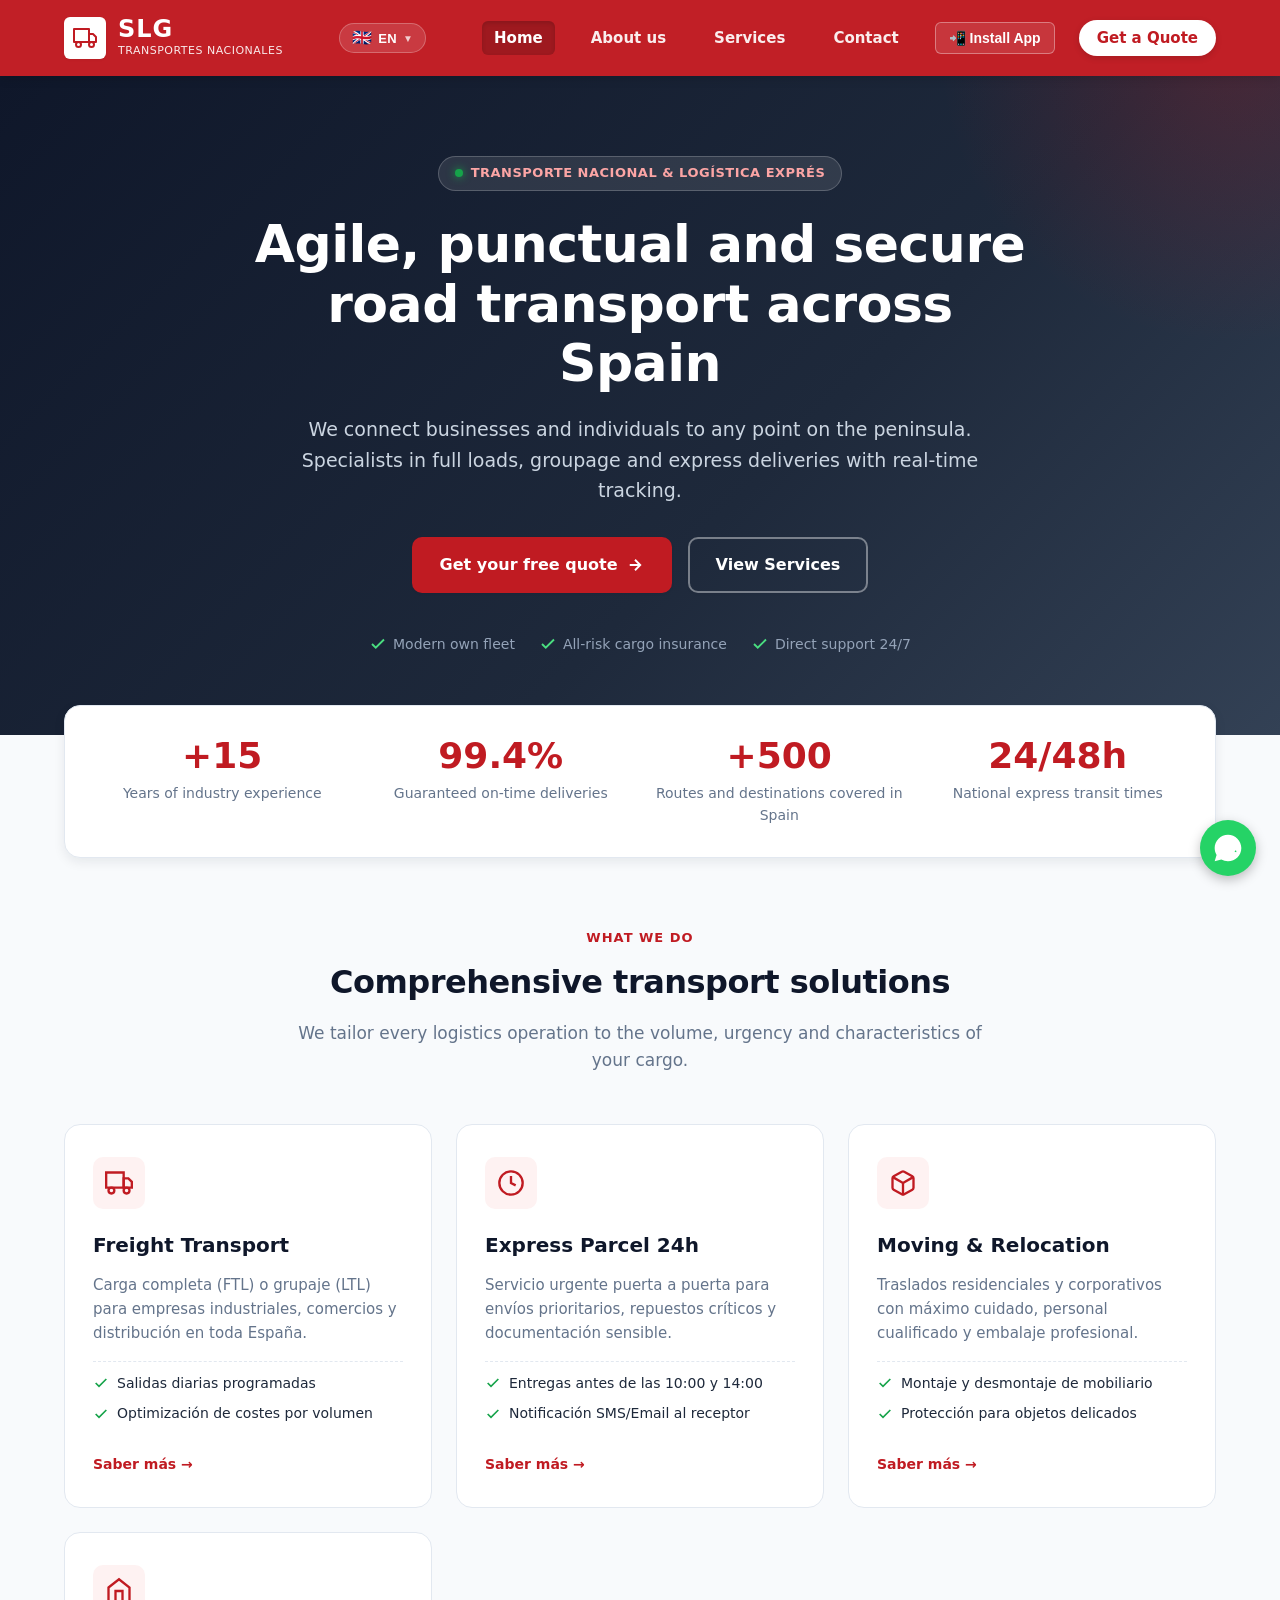
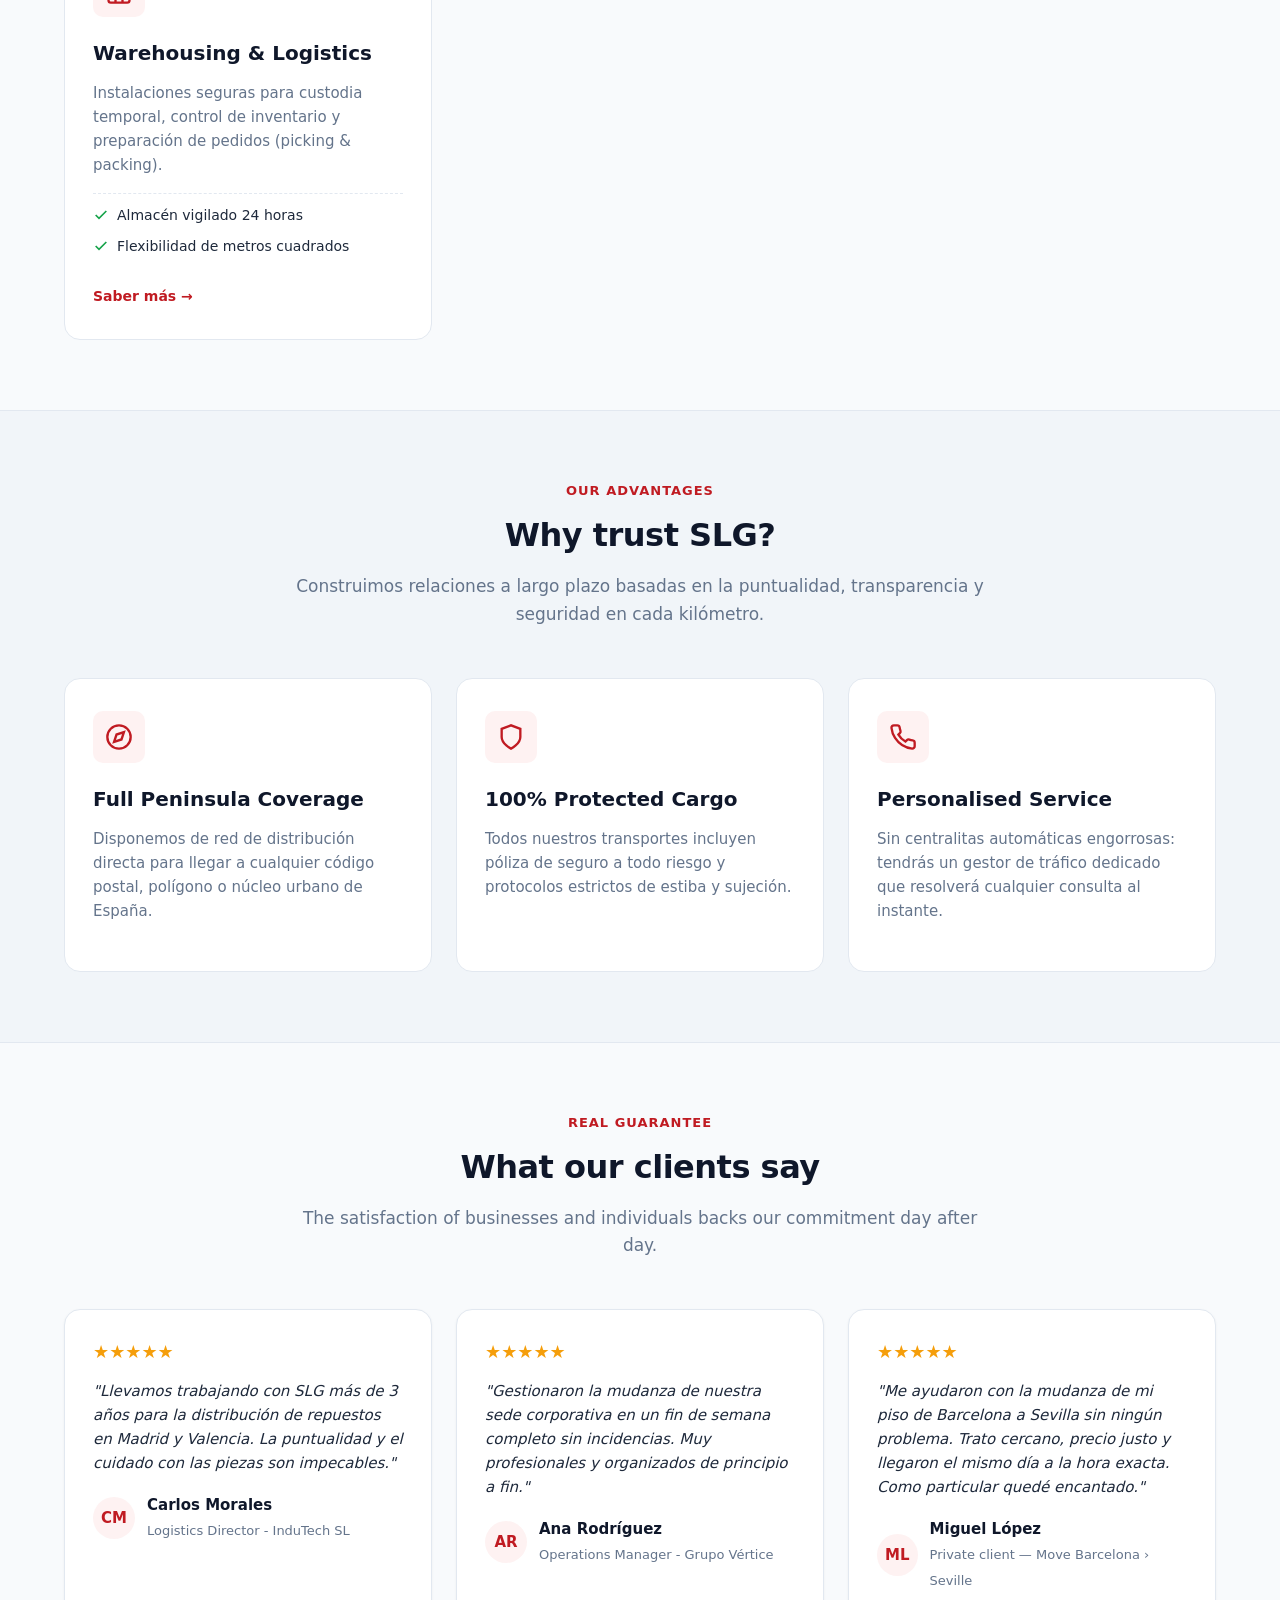
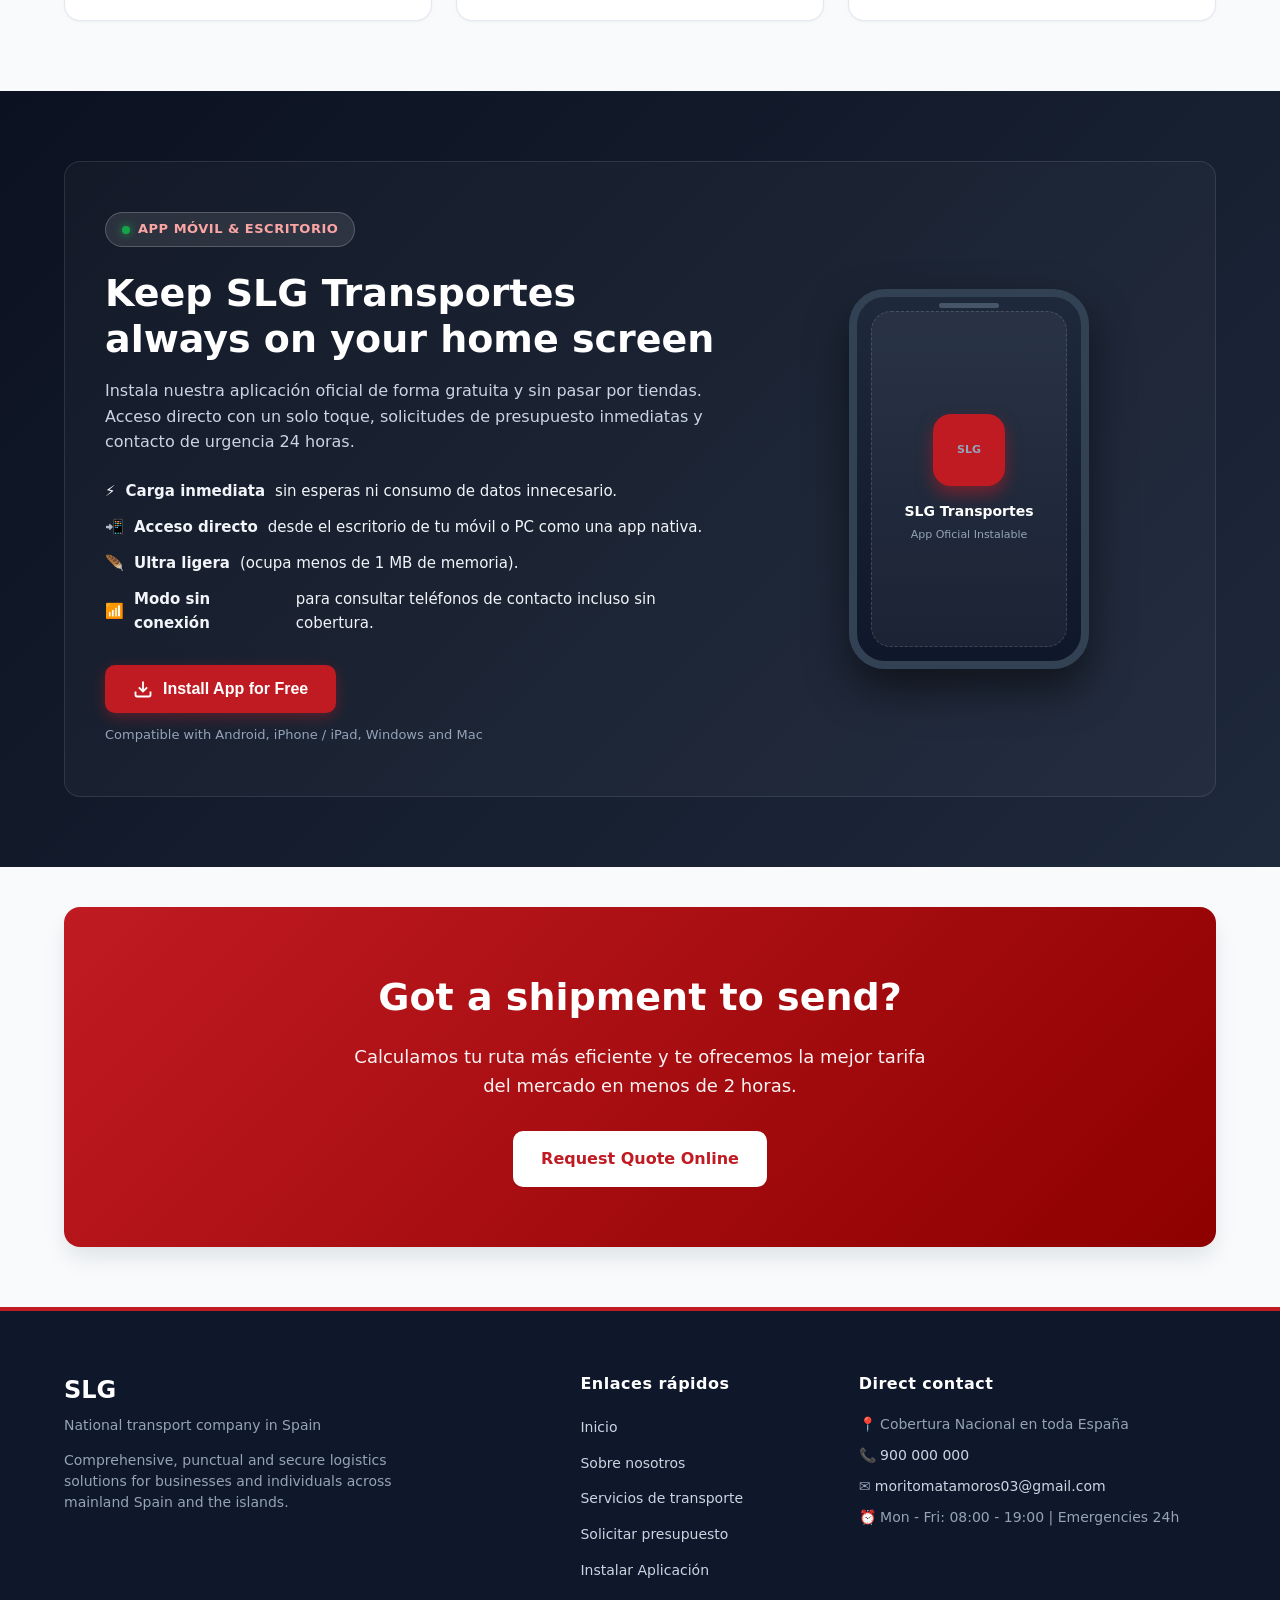
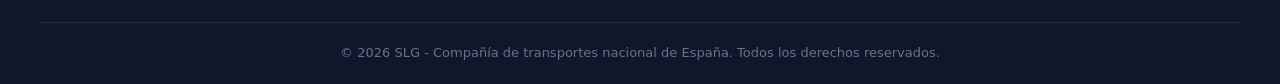
==== commit 379af8d8: "feat: add ES/EN/FR language switcher with i18n system across all pages" ====
--- a/index.html
+++ b/index.html
@@ -51,14 +51,34 @@
                 <span></span>
             </button>
 
+            <!-- Selector de Idioma -->
+            <div class="lang-selector">
+                <button class="lang-selector-btn" aria-label="Cambiar idioma" aria-expanded="false">
+                    <span class="lang-flag" id="lang-flag-current">🇪🇸</span>
+                    <span id="lang-code-current">ES</span>
+                    <span class="lang-chevron">▼</span>
+                </button>
+                <div class="lang-dropdown" role="listbox" aria-label="Seleccionar idioma">
+                    <button class="lang-btn lang-activo" data-lang="es" onclick="switchLang('es'); updateLangBtn('es')">
+                        <span class="lang-flag">🇪🇸</span> Español
+                    </button>
+                    <button class="lang-btn" data-lang="en" onclick="switchLang('en'); updateLangBtn('en')">
+                        <span class="lang-flag">🇬🇧</span> English
+                    </button>
+                    <button class="lang-btn" data-lang="fr" onclick="switchLang('fr'); updateLangBtn('fr')">
+                        <span class="lang-flag">🇫🇷</span> Français
+                    </button>
+                </div>
+            </div>
+
             <nav id="navegacion">
                 <ul class="links">
-                    <li><a href="index.html" class="activo">Inicio</a></li>
-                    <li><a href="About/index.html">Sobre nosotros</a></li>
-                    <li><a href="Service/index.html">Servicios</a></li>
-                    <li><a href="Contact/index.html">Contacto</a></li>
-                    <li><button type="button" class="btn-nav-app btn-instalar-trigger">📲 Instalar App</button></li>
-                    <li><a href="Contact/index.html" class="nav-cta">Pedir Presupuesto</a></li>
+                    <li><a href="index.html" class="activo" data-i18n="nav_home">Inicio</a></li>
+                    <li><a href="About/index.html" data-i18n="nav_about">Sobre nosotros</a></li>
+                    <li><a href="Service/index.html" data-i18n="nav_services">Servicios</a></li>
+                    <li><a href="Contact/index.html" data-i18n="nav_contact">Contacto</a></li>
+                    <li><button type="button" class="btn-nav-app btn-instalar-trigger" data-i18n="nav_install">📲 Instalar App</button></li>
+                    <li><a href="Contact/index.html" class="nav-cta" data-i18n="nav_quote">Pedir Presupuesto</a></li>
                 </ul>
             </nav>
         </div>
@@ -70,29 +90,29 @@
             <div class="hero-contenido">
                 <div class="badge-pill">
                     <span class="badge-dot"></span>
-                    Transporte Nacional & Logística Exprés
-                </div>
-                <h2>Transporte terrestre ágil, puntual y seguro en toda España</h2>
-                <p>Conectamos empresas y particulares con cualquier punto de la península. Especialistas en carga completa, grupaje y entregas urgentes con seguimiento en tiempo real.</p>
+                    Transporte Nacional &amp; Logística Exprés
+                </div>
+                <h2 data-i18n="hero_h2">Transporte terrestre ágil, puntual y seguro en toda España</h2>
+                <p data-i18n="hero_p">Conectamos empresas y particulares con cualquier punto de la península. Especialistas en carga completa, grupaje y entregas urgentes con seguimiento en tiempo real.</p>
                 <div class="hero-botones">
                     <a class="boton" href="Contact/index.html">
-                        <span>Pide tu presupuesto gratis</span>
+                        <span data-i18n="hero_btn1">Pide tu presupuesto gratis</span>
                         <svg width="18" height="18" viewBox="0 0 24 24" fill="none" stroke="currentColor" stroke-width="2.5"><path d="M5 12h14M12 5l7 7-7 7"/></svg>
                     </a>
-                    <a class="boton boton-secundario" href="Service/index.html">Ver Servicios</a>
+                    <a class="boton boton-secundario" href="Service/index.html" data-i18n="hero_btn2">Ver Servicios</a>
                 </div>
                 <div class="hero-garantias">
                     <div class="hero-garantia">
                         <svg viewBox="0 0 24 24" fill="none" stroke="currentColor" stroke-width="2.5"><polyline points="20 6 9 17 4 12"/></svg>
-                        <span>Flota propia moderna</span>
+                        <span data-i18n="hero_g1">Flota propia moderna</span>
                     </div>
                     <div class="hero-garantia">
                         <svg viewBox="0 0 24 24" fill="none" stroke="currentColor" stroke-width="2.5"><polyline points="20 6 9 17 4 12"/></svg>
-                        <span>Seguro de carga a todo riesgo</span>
+                        <span data-i18n="hero_g2">Seguro de carga a todo riesgo</span>
                     </div>
                     <div class="hero-garantia">
                         <svg viewBox="0 0 24 24" fill="none" stroke="currentColor" stroke-width="2.5"><polyline points="20 6 9 17 4 12"/></svg>
-                        <span>Atención directa 24/7</span>
+                        <span data-i18n="hero_g3">Atención directa 24/7</span>
                     </div>
                 </div>
             </div>
@@ -104,19 +124,19 @@
                 <div class="stats-grid">
                     <div class="stat-item">
                         <h3>+15</h3>
-                        <p>Años de experiencia en el sector</p>
+                        <p data-i18n="stats_y">Años de experiencia en el sector</p>
                     </div>
                     <div class="stat-item">
                         <h3>99.4%</h3>
-                        <p>Puntualidad en entregas garantizada</p>
+                        <p data-i18n="stats_p">Puntualidad en entregas garantizada</p>
                     </div>
                     <div class="stat-item">
                         <h3>+500</h3>
-                        <p>Rutas y destinos cubiertos en España</p>
+                        <p data-i18n="stats_r">Rutas y destinos cubiertos en España</p>
                     </div>
                     <div class="stat-item">
                         <h3>24/48h</h3>
-                        <p>Tiempos de tránsito exprés nacional</p>
+                        <p data-i18n="stats_t">Tiempos de tránsito exprés nacional</p>
                     </div>
                 </div>
             </div>
@@ -126,9 +146,9 @@
         <section class="bloque">
             <div class="contenedor">
                 <div class="cabecera-seccion">
-                    <span class="subtitulo-seccion">Lo que hacemos</span>
-                    <h2>Soluciones integrales de transporte</h2>
-                    <p>Adaptamos cada operativa logística al volumen, urgencia y características de tu carga.</p>
+                    <span class="subtitulo-seccion" data-i18n="sec_services_badge">Lo que hacemos</span>
+                    <h2 data-i18n="sec_services_h2">Soluciones integrales de transporte</h2>
+                    <p data-i18n="sec_services_p">Adaptamos cada operativa logística al volumen, urgencia y características de tu carga.</p>
                 </div>
                 <div class="tarjetas">
                     <!-- Servicio 1 -->
@@ -141,7 +161,7 @@
                                 <circle cx="18.5" cy="18.5" r="2.5"></circle>
                             </svg>
                         </div>
-                        <h3>Transporte de Mercancías</h3>
+                        <h3 data-i18n="s1_h3">Transporte de Mercancías</h3>
                         <p>Carga completa (FTL) o grupaje (LTL) para empresas industriales, comercios y distribución en toda España.</p>
                         <ul class="tarjeta-lista">
                             <li><svg viewBox="0 0 24 24" fill="none" stroke="currentColor" stroke-width="2.5"><polyline points="20 6 9 17 4 12"/></svg> Salidas diarias programadas</li>
@@ -158,7 +178,7 @@
                                 <polyline points="12 6 12 12 16 14"></polyline>
                             </svg>
                         </div>
-                        <h3>Paquetería Exprés 24h</h3>
+                        <h3 data-i18n="s2_h3">Paquetería Exprés 24h</h3>
                         <p>Servicio urgente puerta a puerta para envíos prioritarios, repuestos críticos y documentación sensible.</p>
                         <ul class="tarjeta-lista">
                             <li><svg viewBox="0 0 24 24" fill="none" stroke="currentColor" stroke-width="2.5"><polyline points="20 6 9 17 4 12"/></svg> Entregas antes de las 10:00 y 14:00</li>
@@ -176,7 +196,7 @@
                                 <line x1="12" y1="22.08" x2="12" y2="12"></line>
                             </svg>
                         </div>
-                        <h3>Mudanzas y Traslados</h3>
+                        <h3 data-i18n="s3_h3">Mudanzas y Traslados</h3>
                         <p>Traslados residenciales y corporativos con máximo cuidado, personal cualificado y embalaje profesional.</p>
                         <ul class="tarjeta-lista">
                             <li><svg viewBox="0 0 24 24" fill="none" stroke="currentColor" stroke-width="2.5"><polyline points="20 6 9 17 4 12"/></svg> Montaje y desmontaje de mobiliario</li>
@@ -193,7 +213,7 @@
                                 <polyline points="9 22 9 12 15 12 15 22"></polyline>
                             </svg>
                         </div>
-                        <h3>Almacenaje y Logística</h3>
+                        <h3 data-i18n="s4_h3">Almacenaje y Logística</h3>
                         <p>Instalaciones seguras para custodia temporal, control de inventario y preparación de pedidos (picking & packing).</p>
                         <ul class="tarjeta-lista">
                             <li><svg viewBox="0 0 24 24" fill="none" stroke="currentColor" stroke-width="2.5"><polyline points="20 6 9 17 4 12"/></svg> Almacén vigilado 24 horas</li>
@@ -209,8 +229,8 @@
         <section class="bloque bloque-alt">
             <div class="contenedor">
                 <div class="cabecera-seccion">
-                    <span class="subtitulo-seccion">Nuestras Ventajas</span>
-                    <h2>¿Por qué confiar en SLG?</h2>
+                    <span class="subtitulo-seccion" data-i18n="sec_why_badge">Nuestras Ventajas</span>
+                    <h2 data-i18n="sec_why_h2">¿Por qué confiar en SLG?</h2>
                     <p>Construimos relaciones a largo plazo basadas en la puntualidad, transparencia y seguridad en cada kilómetro.</p>
                 </div>
                 <div class="tarjetas">
@@ -221,7 +241,7 @@
                                 <polygon points="16.24 7.76 14.12 14.12 7.76 16.24 9.88 9.88 16.24 7.76"></polygon>
                             </svg>
                         </div>
-                        <h3>Cobertura Peninsular Total</h3>
+                        <h3 data-i18n="why1_h3">Cobertura Peninsular Total</h3>
                         <p>Disponemos de red de distribución directa para llegar a cualquier código postal, polígono o núcleo urbano de España.</p>
                     </div>
                     <div class="tarjeta">
@@ -230,7 +250,7 @@
                                 <path d="M12 22s8-4 8-10V5l-8-3-8 3v7c0 6 8 10 8 10z"></path>
                             </svg>
                         </div>
-                        <h3>Mercancía 100% Protegida</h3>
+                        <h3 data-i18n="why2_h3">Mercancía 100% Protegida</h3>
                         <p>Todos nuestros transportes incluyen póliza de seguro a todo riesgo y protocolos estrictos de estiba y sujeción.</p>
                     </div>
                     <div class="tarjeta">
@@ -239,7 +259,7 @@
                                 <path d="M22 16.92v3a2 2 0 0 1-2.18 2 19.79 19.79 0 0 1-8.63-3.07 19.5 19.5 0 0 1-6-6 19.79 19.79 0 0 1-3.07-8.67A2 2 0 0 1 4.11 2h3a2 2 0 0 1 2 1.72 12.84 12.84 0 0 0 .7 2.81 2 2 0 0 1-.45 2.11L8.09 9.91a16 16 0 0 0 6 6l1.27-1.27a2 2 0 0 1 2.11-.45 12.84 12.84 0 0 0 2.81.7A2 2 0 0 1 22 16.92z"></path>
                             </svg>
                         </div>
-                        <h3>Atención Personalizada</h3>
+                        <h3 data-i18n="why3_h3">Atención Personalizada</h3>
                         <p>Sin centralitas automáticas engorrosas: tendrás un gestor de tráfico dedicado que resolverá cualquier consulta al instante.</p>
                     </div>
                 </div>
@@ -250,9 +270,9 @@
         <section class="bloque">
             <div class="contenedor">
                 <div class="cabecera-seccion">
-                    <span class="subtitulo-seccion">Garantía Real</span>
-                    <h2>Lo que dicen nuestros clientes</h2>
-                    <p>La satisfacción de empresas y particulares avala nuestro compromiso día a día.</p>
+                    <span class="subtitulo-seccion" data-i18n="sec_test_badge">Garantía Real</span>
+                    <h2 data-i18n="sec_test_h2">Lo que dicen nuestros clientes</h2>
+                    <p data-i18n="sec_test_p">La satisfacción de empresas y particulares avala nuestro compromiso día a día.</p>
                 </div>
                 <div class="tarjetas">
                     <div class="tarjeta-testimonio">
@@ -262,7 +282,7 @@
                             <div class="autor-avatar">CM</div>
                             <div class="autor-info">
                                 <h4>Carlos Morales</h4>
-                                <span>Director de Logística - InduTech SL</span>
+                                <span data-i18n="t1_role">Director de Logística - InduTech SL</span>
                             </div>
                         </div>
                     </div>
@@ -273,7 +293,7 @@
                             <div class="autor-avatar">AR</div>
                             <div class="autor-info">
                                 <h4>Ana Rodríguez</h4>
-                                <span>Operations Manager - Grupo Vértice</span>
+                                <span data-i18n="t2_role">Operations Manager - Grupo Vértice</span>
                             </div>
                         </div>
                     </div>
@@ -284,7 +304,7 @@
                             <div class="autor-avatar">ML</div>
                             <div class="autor-info">
                                 <h4>Miguel López</h4>
-                                <span>Particular — Mudanza Barcelona › Sevilla</span>
+                                <span data-i18n="t3_role">Particular — Mudanza Barcelona › Sevilla</span>
                             </div>
                         </div>
                     </div>
@@ -301,7 +321,7 @@
                             <span class="badge-dot"></span>
                             App Móvil & Escritorio
                         </div>
-                        <h2>Lleva SLG Transportes siempre en tu pantalla de inicio</h2>
+                        <h2 data-i18n="pwa_h2">Lleva SLG Transportes siempre en tu pantalla de inicio</h2>
                         <p>Instala nuestra aplicación oficial de forma gratuita y sin pasar por tiendas. Acceso directo con un solo toque, solicitudes de presupuesto inmediatas y contacto de urgencia 24 horas.</p>
                         <ul class="app-ventajas">
                             <li>⚡ <strong>Carga inmediata</strong> sin esperas ni consumo de datos innecesario.</li>
@@ -312,9 +332,9 @@
                         <div class="app-botones">
                             <button type="button" class="boton boton-app-instalar btn-instalar-trigger">
                                 <svg viewBox="0 0 24 24" width="20" height="20" fill="none" stroke="currentColor" stroke-width="2.2"><path d="M21 15v4a2 2 0 0 1-2 2H5a2 2 0 0 1-2-2v-4"></path><polyline points="7 10 12 15 17 10"></polyline><line x1="12" y1="15" x2="12" y2="3"></line></svg>
-                                <span>Instalar Aplicación Gratis</span>
+                                <span data-i18n="pwa_btn">Instalar Aplicación Gratis</span>
                             </button>
-                            <span class="app-compatibilidad">Compatible con Android, iPhone / iPad, Windows y Mac</span>
+                            <span class="app-compatibilidad" data-i18n="pwa_compat">Compatible con Android, iPhone / iPad, Windows y Mac</span>
                         </div>
                     </div>
                     <div class="app-banner-visual">
@@ -335,9 +355,9 @@
         <!-- Banner CTA -->
         <section class="contenedor">
             <div class="banner-cta">
-                <h2>¿Tienes un envío pendiente?</h2>
+                <h2 data-i18n="cta_h2">¿Tienes un envío pendiente?</h2>
                 <p>Calculamos tu ruta más eficiente y te ofrecemos la mejor tarifa del mercado en menos de 2 horas.</p>
-                <a href="Contact/index.html" class="boton">Solicitar Presupuesto Online</a>
+                <a href="Contact/index.html" class="boton" data-i18n="cta_btn">Solicitar Presupuesto Online</a>
             </div>
         </section>
     </main>
@@ -353,7 +373,7 @@
     <div class="modal-overlay" id="modal-instalar-app" role="dialog" aria-modal="true" aria-labelledby="modal-titulo">
         <div class="modal-contenido">
             <button class="modal-cerrar" id="modal-cerrar-btn" aria-label="Cerrar modal">&times;</button>
-            <h3 id="modal-titulo" style="font-size: 22px; font-weight: 800; margin-bottom: 8px;">📲 Cómo instalar SLG Transportes</h3>
+            <h3 id="modal-titulo" style="font-size: 22px; font-weight: 800; margin-bottom: 8px;" data-i18n="modal_title">📲 Cómo instalar SLG Transportes</h3>
             <p style="color: var(--text-muted); font-size: 14px;">Sigue estos sencillos pasos según el dispositivo que estés utilizando:</p>
             
             <ul class="modal-pasos">
@@ -380,7 +400,7 @@
                 </li>
             </ul>
 
-            <button type="button" class="boton boton-bloque" onclick="document.querySelector('#modal-instalar-app').classList.remove('abierto')">Entendido</button>
+            <button type="button" class="boton boton-bloque" onclick="document.querySelector('#modal-instalar-app').classList.remove('abierto')" data-i18n="modal_btn">Entendido</button>
         </div>
     </div>
 
@@ -390,9 +410,9 @@
             <div class="footer-col">
                 <div class="footer-logo">
                     <h3>SLG</h3>
-                    <p>Compañía de transportes nacional de España</p>
-                </div>
-                <p class="footer-desc">Soluciones logísticas integrales, puntuales y seguras para empresas y particulares en toda la península e islas.</p>
+                    <p data-i18n="footer_tagline">Compañía de transportes nacional de España</p>
+                </div>
+                <p class="footer-desc" data-i18n="footer_desc">Soluciones logísticas integrales, puntuales y seguras para empresas y particulares en toda la península e islas.</p>
             </div>
             <div class="footer-col">
                 <h4>Enlaces rápidos</h4>
@@ -405,11 +425,11 @@
                 </ul>
             </div>
             <div class="footer-col">
-                <h4>Contacto directo</h4>
+                <h4 data-i18n="footer_contact_title">Contacto directo</h4>
                 <p>📍 Cobertura Nacional en toda España</p>
                 <p>📞 <a href="tel:900000000">900 000 000</a></p>
                 <p>✉️ <a href="mailto:moritomatamoros03@gmail.com">moritomatamoros03@gmail.com</a></p>
-                <p>⏰ Lun - Vie: 08:00 - 19:00 | Urgencias 24h</p>
+                <p data-i18n="footer_hours">⏰ Lun - Vie: 08:00 - 19:00 | Urgencias 24h</p>
             </div>
         </div>
         <div class="footer-bottom">
@@ -417,6 +437,7 @@
         </div>
     </footer>
 
+    <script src="i18n.js"></script>
     <script src="main.js"></script>
 </body>
 
--- a/style.css
+++ b/style.css
@@ -196,6 +196,103 @@
 }
 
 /* ==========================================================================
+   SELECTOR DE IDIOMA
+   ========================================================================== */
+.lang-selector {
+    position: relative;
+    display: flex;
+    align-items: center;
+}
+
+.lang-selector-btn {
+    display: flex;
+    align-items: center;
+    gap: 6px;
+    background: rgba(255,255,255,0.12);
+    border: 1px solid rgba(255,255,255,0.25);
+    color: white;
+    padding: 6px 12px;
+    border-radius: 50px;
+    font-size: 13px;
+    font-weight: 600;
+    cursor: pointer;
+    transition: var(--transition);
+    white-space: nowrap;
+    letter-spacing: 0.3px;
+}
+
+.lang-selector-btn:hover {
+    background: rgba(255,255,255,0.22);
+}
+
+.lang-selector-btn .lang-flag {
+    font-size: 16px;
+    line-height: 1;
+}
+
+.lang-selector-btn .lang-chevron {
+    font-size: 10px;
+    opacity: 0.75;
+    transition: transform 0.2s ease;
+}
+
+.lang-dropdown {
+    display: none;
+    position: absolute;
+    top: calc(100% + 10px);
+    right: 0;
+    background: white;
+    border: 1px solid var(--border);
+    border-radius: var(--radius-md);
+    box-shadow: var(--shadow-lg);
+    overflow: hidden;
+    min-width: 160px;
+    z-index: 2000;
+}
+
+.lang-dropdown.abierto {
+    display: block;
+    animation: fadeDown 0.18s ease;
+}
+
+@keyframes fadeDown {
+    from { opacity: 0; transform: translateY(-6px); }
+    to   { opacity: 1; transform: translateY(0); }
+}
+
+.lang-btn {
+    display: flex;
+    align-items: center;
+    gap: 10px;
+    width: 100%;
+    padding: 11px 16px;
+    background: none;
+    border: none;
+    color: var(--text-main);
+    font-size: 14px;
+    font-weight: 500;
+    cursor: pointer;
+    transition: background 0.15s;
+    text-align: left;
+}
+
+.lang-btn:hover {
+    background: var(--bg-alt);
+}
+
+.lang-btn.lang-activo {
+    background: var(--primary-light);
+    color: var(--primary);
+    font-weight: 700;
+}
+
+.lang-btn .lang-flag {
+    font-size: 18px;
+}
+
+
+
+/* ==========================================================================
    LAYOUT PRINCIPAL
    ========================================================================== */
 main {
@@ -1158,7 +1255,23 @@
     .stats-bar {
         padding: 20px 15px;
     }
-}
+
+    /* Selector de idioma en móvil */
+    .lang-selector {
+        order: -1; /* Va antes del hamburger */
+    }
+
+    .lang-selector-btn {
+        padding: 5px 10px;
+        font-size: 12px;
+    }
+
+    .lang-dropdown {
+        right: auto;
+        left: 0;
+    }
+}
+
 
 /* ==========================================================================
    SECCIÓN INSTALAR APLICACIÓN (PWA)
